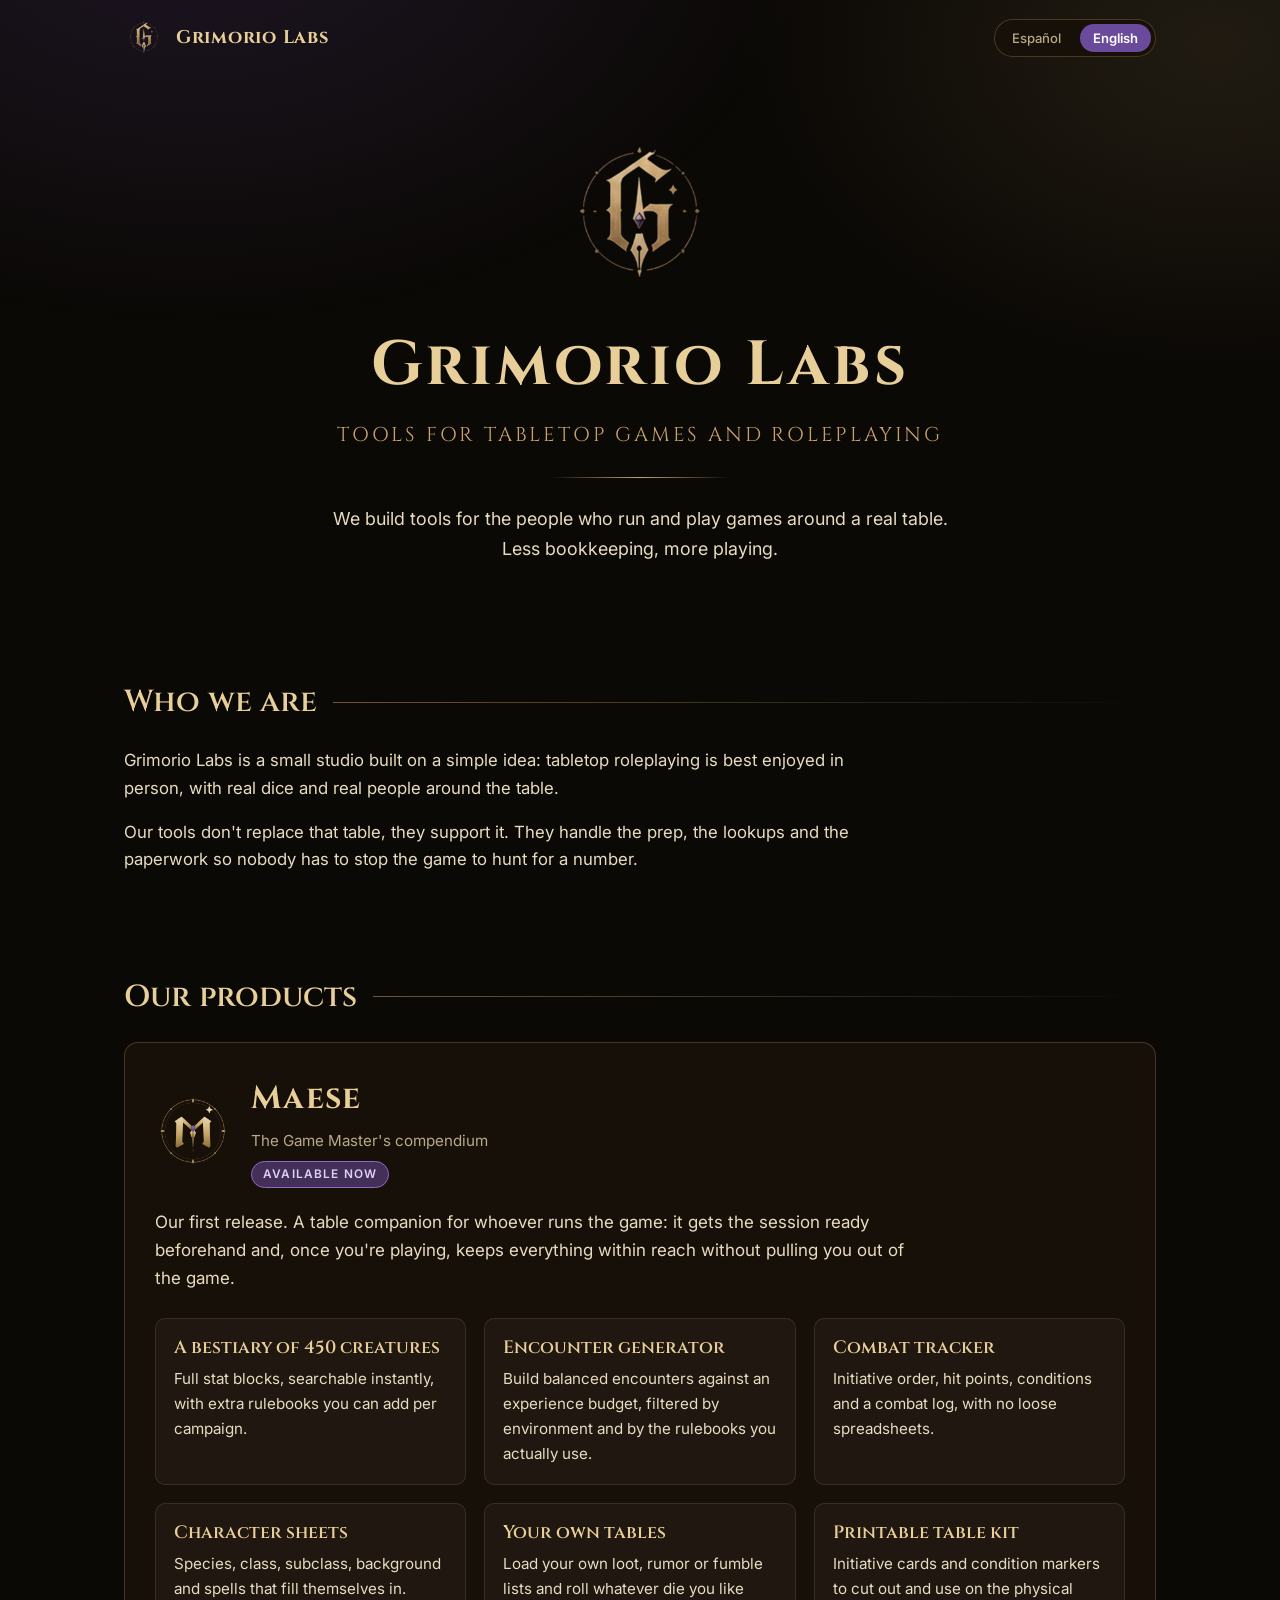
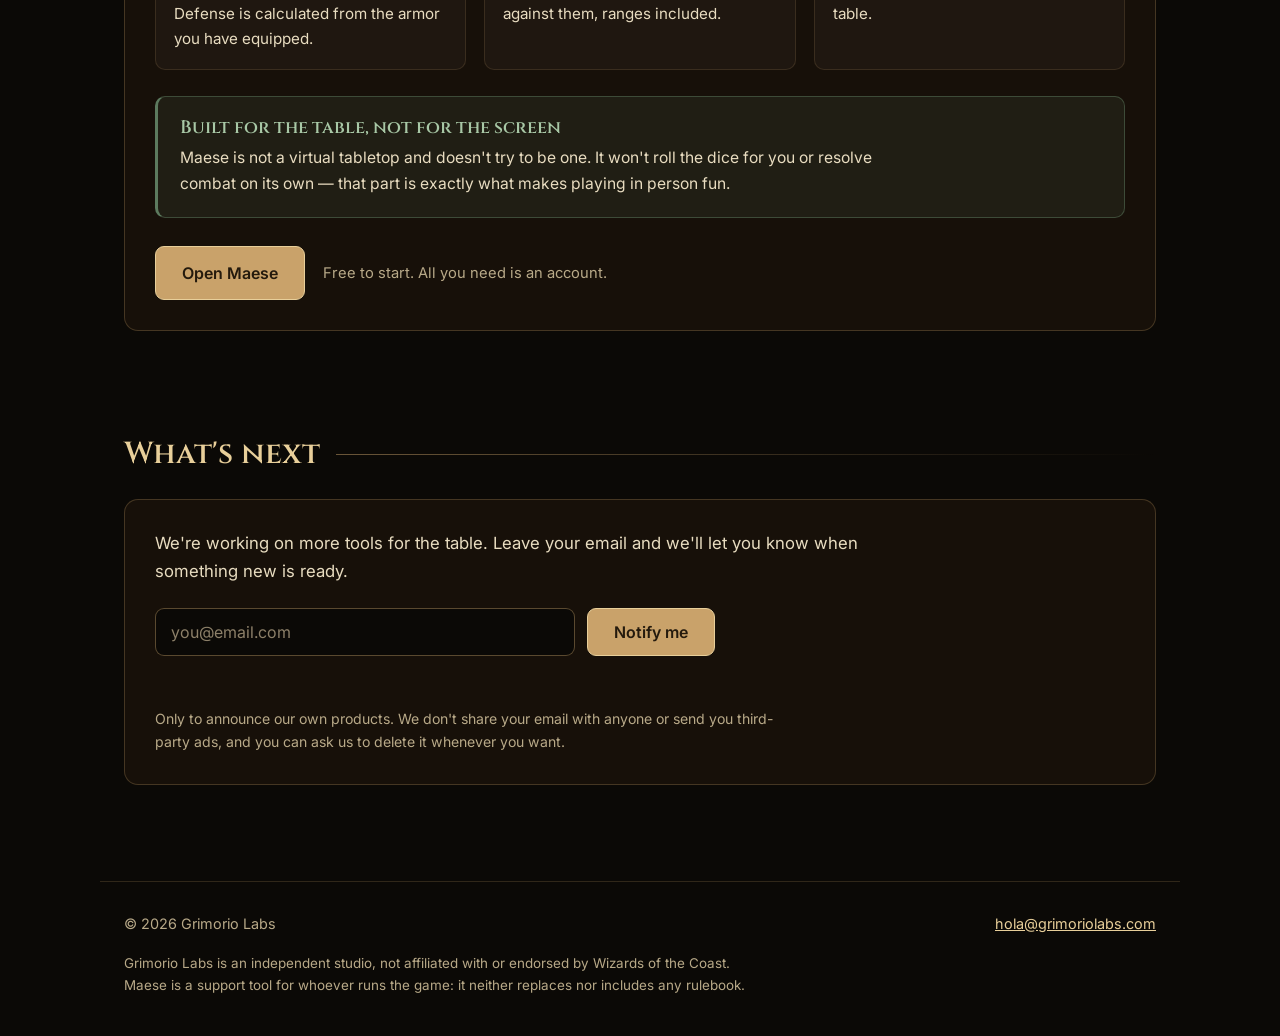
==== index.html @ 0ea33713 "Add the Grimorio Labs landing page Institutional page for the company, serving the apex domain grimo" ====
<!DOCTYPE html>
<html lang="es">
<head>
<meta charset="UTF-8">
<meta name="viewport" content="width=device-width, initial-scale=1.0">
<title>Grimorio Labs — Soluciones para juegos de mesa y rol</title>
<meta name="description" content="Grimorio Labs construye herramientas para quienes dirigen y juegan juegos de rol en una mesa real. Maese, nuestro compendio para el director de juego, ya está disponible.">

<link rel="icon" type="image/png" sizes="32x32" href="assets/favicon-32.png">
<link rel="icon" type="image/png" sizes="16x16" href="assets/favicon-16.png">
<link rel="apple-touch-icon" href="assets/favicon-48.png">

<meta property="og:type" content="website">
<meta property="og:title" content="Grimorio Labs">
<meta property="og:description" content="Soluciones para juegos de mesa y rol.">
<meta property="og:image" content="assets/grimorio-social-512.png">
<meta name="twitter:card" content="summary">

<link rel="preconnect" href="https://fonts.googleapis.com">
<link rel="preconnect" href="https://fonts.gstatic.com" crossorigin>
<link href="https://fonts.googleapis.com/css2?family=Cinzel:wght@400;600;700&family=Inter:wght@400;500;600&display=swap" rel="stylesheet">

<style>
/* --------------------------------------------------------------------
   Paleta y tipografías tomadas de la app (proyecto/css/estilos.css) para
   que la marca sea la misma en la landing y en el producto.

   Dos decisiones deliberadas de legibilidad, no accidentes de estilo:
   1) El cuerpo de texto usa Inter, no EB Garamond. La serif del proyecto
      se reserva para títulos (Cinzel): a tamaño de párrafo cuesta leerla.
   2) Nada en cursiva, en ninguna parte.
   Las dos vienen de una regla ya establecida en el proyecto.
   -------------------------------------------------------------------- */
:root{
  --tinta:#0b0906;
  --cuero:#171009;
  --cuero-claro:#1f1710;
  --oro:#c9a26a;
  --oro-claro:#e8cf9a;
  --ascua:#6a4a9a;
  --ascua-clara:#8c6ac2;
  --texto-claro:#e8dcc0;
  --texto-tenue:#b8a988;
  --musgo:#5c7a5e;
  --peligro:#d4674a;
  --fuente-display:'Cinzel',serif;
  --fuente-ui:'Inter',sans-serif;
  --ancho:1080px;
}

*{box-sizing:border-box}
html{scroll-behavior:smooth}
body{
  margin:0;
  background:var(--tinta);
  color:var(--texto-claro);
  font-family:var(--fuente-ui);
  font-size:17px;
  line-height:1.65;
  -webkit-font-smoothing:antialiased;
}

/* Textura de fondo: dos halos radiales muy suaves, sin imágenes. */
body::before{
  content:'';
  position:fixed;
  inset:0;
  pointer-events:none;
  z-index:0;
  background:
    radial-gradient(60rem 40rem at 15% -10%, rgba(106,74,154,.20), transparent 65%),
    radial-gradient(50rem 35rem at 95% 5%, rgba(201,162,106,.12), transparent 60%);
}
.envoltorio{position:relative;z-index:1}

/* Ojo con este par de reglas: `.contenedor` se combina con `.barra`,
   `.hero`, `.seccion` y `.pie`, y todas esas necesitan su propio padding
   vertical. Si unas y otras usaran el atajo `padding`, la que viniera
   después en la hoja ganaría por completo (misma especificidad) y borraría
   el margen horizontal, dejando el texto pegado al borde de la pantalla.
   Por eso acá se usa `padding-inline` y allá `padding-block`: son
   longhands distintos y conviven sin pisarse. */
.contenedor{max-width:var(--ancho);margin:0 auto;padding-inline:24px}

a{color:var(--oro-claro)}
a:focus-visible,button:focus-visible,input:focus-visible{
  outline:2px solid var(--oro-claro);
  outline-offset:3px;
}

h1,h2,h3{font-family:var(--fuente-display);font-weight:600;line-height:1.25;margin:0}
h2{font-size:1.9rem;color:var(--oro-claro)}
h3{font-size:1.12rem;color:var(--oro-claro)}

/* ---------------------------------------------------------------- barra */
.barra{
  display:flex;align-items:center;justify-content:space-between;gap:16px;
  padding-block:18px;
}
.barra-marca{display:flex;align-items:center;gap:12px;text-decoration:none}
.barra-marca img{width:40px;height:40px;display:block}
.barra-marca-nombre{
  font-family:var(--fuente-display);font-size:1.15rem;font-weight:700;
  color:var(--oro-claro);letter-spacing:.04em;
}

.idioma{display:flex;gap:6px;background:var(--cuero);border:1px solid rgba(201,162,106,.28);border-radius:999px;padding:4px}
.idioma button{
  font-family:var(--fuente-ui);font-size:.82rem;font-weight:500;
  color:var(--texto-tenue);background:none;border:0;border-radius:999px;
  padding:6px 13px;cursor:pointer;
}
.idioma button:hover{color:var(--texto-claro)}
.idioma button[aria-pressed="true"]{background:var(--ascua);color:#fff;font-weight:600}

/* ----------------------------------------------------------------- hero */
.hero{text-align:center;padding-block:56px 68px}
.hero-logo{width:168px;height:168px;margin:0 auto 26px;display:block}
.hero h1{
  font-size:clamp(2.4rem,7vw,3.9rem);font-weight:700;letter-spacing:.06em;
  color:var(--oro-claro);
}
.hero-tagline{
  font-family:var(--fuente-display);font-size:clamp(1rem,2.6vw,1.25rem);
  color:var(--oro);letter-spacing:.14em;text-transform:uppercase;
  margin:14px 0 0;
}
.hero-linea{
  width:180px;height:1px;margin:26px auto;
  background:linear-gradient(90deg,transparent,var(--oro),transparent);
}
.hero-bajada{max-width:620px;margin:0 auto;font-size:1.12rem;color:var(--texto-claro)}

/* -------------------------------------------------------------- secciones */
.seccion{padding-block:52px}
.seccion-titulo{display:flex;align-items:center;gap:16px;margin-bottom:26px}
.seccion-titulo::after{
  content:'';flex:1;height:1px;
  background:linear-gradient(90deg,rgba(201,162,106,.5),transparent);
}
.prosa{max-width:70ch;font-size:1.05rem}
.prosa p{margin:0 0 16px}
.prosa p:last-child{margin-bottom:0}

/* ------------------------------------------------------------- producto */
.producto{
  background:var(--cuero);
  border:1px solid rgba(201,162,106,.26);
  border-radius:14px;
  padding:30px;
}
.producto-cabecera{display:flex;align-items:center;gap:20px;flex-wrap:wrap;margin-bottom:20px}
.producto-cabecera img{width:76px;height:76px;display:block;flex:none}
.producto-nombre{font-family:var(--fuente-display);font-size:2rem;font-weight:700;color:var(--oro-claro);letter-spacing:.04em}
.producto-subtitulo{font-size:.95rem;color:var(--texto-tenue);margin-top:2px}
.producto-insignia{
  display:inline-block;margin-top:8px;
  font-size:.74rem;font-weight:600;letter-spacing:.1em;text-transform:uppercase;
  color:#dcd0f4;background:rgba(106,74,154,.55);
  border:1px solid var(--ascua-clara);border-radius:999px;padding:3px 11px;
}
.producto-desc{max-width:70ch;margin:0 0 26px}

.rejilla{display:grid;grid-template-columns:repeat(auto-fit,minmax(248px,1fr));gap:18px}
.rasgo{
  background:var(--cuero-claro);
  border:1px solid rgba(201,162,106,.16);
  border-radius:10px;padding:18px;
}
.rasgo h3{margin-bottom:6px}
.rasgo p{margin:0;font-size:.95rem;color:var(--texto-claro)}

/* Nota del principio de producto: mesa real, no mesa virtual. */
.principio{
  margin-top:26px;padding:20px 22px;
  background:rgba(92,122,94,.14);
  border:1px solid rgba(92,122,94,.5);
  border-left:3px solid var(--musgo);
  border-radius:10px;
}
.principio h3{color:#a8c8a6;margin-bottom:6px}
.principio p{margin:0;max-width:70ch;font-size:.98rem}

.acciones{display:flex;align-items:center;gap:18px;flex-wrap:wrap;margin-top:28px}
.boton{
  display:inline-block;font-family:var(--fuente-ui);font-size:1rem;font-weight:600;
  text-decoration:none;cursor:pointer;border-radius:9px;padding:13px 26px;
  border:1px solid transparent;
}
.boton-principal{background:var(--oro);color:#241a0d;border-color:var(--oro-claro)}
.boton-principal:hover{background:var(--oro-claro)}
.acciones-nota{font-size:.92rem;color:var(--texto-tenue)}

/* --------------------------------------------------------------- novedades */
.novedades{
  background:var(--cuero);
  border:1px solid rgba(201,162,106,.26);
  border-radius:14px;padding:30px;
}
.aviso-form{display:flex;gap:12px;flex-wrap:wrap;margin-top:22px;max-width:560px}
.aviso-form input[type="email"]{
  flex:1 1 260px;min-width:0;
  font-family:var(--fuente-ui);font-size:1rem;
  color:var(--texto-claro);background:var(--tinta);
  border:1px solid rgba(201,162,106,.42);border-radius:9px;
  padding:13px 15px;
}
.aviso-form input[type="email"]::placeholder{color:#8d8069}
/* Trampa para robots: invisible para personas, sin display:none (algunos
   bots lo detectan). Si viene con texto, no se envía nada. */
.trampa{position:absolute;left:-9999px;width:1px;height:1px;overflow:hidden}
.aviso-estado{margin:14px 0 0;font-size:.95rem;min-height:1.4em}
.aviso-estado[data-tono="ok"]{color:#a8c8a6}
.aviso-estado[data-tono="error"]{color:var(--peligro)}
.aviso-nota{margin:16px 0 0;font-size:.88rem;color:var(--texto-tenue);max-width:70ch}

/* ------------------------------------------------------------------- pie */
.pie{
  margin-top:44px;padding-block:30px 40px;
  border-top:1px solid rgba(201,162,106,.2);
  font-size:.9rem;color:var(--texto-tenue);
}
.pie-fila{display:flex;justify-content:space-between;gap:20px;flex-wrap:wrap;align-items:center}
.pie-legal{margin:18px 0 0;max-width:80ch;font-size:.84rem;line-height:1.6}

@media (max-width:640px){
  body{font-size:16px}
  .hero{padding-block:32px 48px}
  .hero-logo{width:128px;height:128px}
  .producto,.novedades{padding:22px}
  .producto-nombre{font-size:1.7rem}
  h2{font-size:1.6rem}
}

/* En pantallas táctiles los botones del selector de idioma quedaban en
   28px de alto, por debajo del mínimo de 44px que se puede tocar sin
   errarle. Se agranda el área, no la tipografía. */
@media (pointer:coarse),(max-width:640px){
  .idioma button{
    min-height:44px;
    display:inline-flex;align-items:center;
    padding:6px 16px;
  }
}

@media (prefers-reduced-motion:reduce){
  html{scroll-behavior:auto}
}
</style>
</head>
<body>
<div class="envoltorio">

<header class="contenedor barra">
  <a class="barra-marca" href="#">
    <img src="assets/grimorio-icon-512.png" alt="" width="40" height="40">
    <span class="barra-marca-nombre">Grimorio Labs</span>
  </a>
  <div class="idioma" role="group" data-i18n-aria-label="Idioma del sitio" aria-label="Idioma del sitio">
    <button type="button" id="idioma-es" aria-pressed="true">Español</button>
    <button type="button" id="idioma-en" aria-pressed="false">English</button>
  </div>
</header>

<main>

  <section class="contenedor hero">
    <img class="hero-logo" src="assets/grimorio-icon-512.png" alt="Grimorio Labs" width="168" height="168">
    <h1>Grimorio Labs</h1>
    <p class="hero-tagline" data-i18n>Soluciones para juegos de mesa y rol</p>
    <div class="hero-linea"></div>
    <p class="hero-bajada" data-i18n>Construimos herramientas para quienes dirigen y juegan en una mesa real. Menos administración, más partida.</p>
  </section>

  <section class="contenedor seccion" id="quienes-somos">
    <div class="seccion-titulo"><h2 data-i18n>Quiénes somos</h2></div>
    <div class="prosa">
      <p data-i18n>Grimorio Labs es un estudio pequeño con una idea simple detrás: el juego de rol de mesa se disfruta en persona, con dados de verdad y gente alrededor.</p>
      <p data-i18n>Nuestras herramientas no reemplazan esa mesa, la acompañan. Se encargan de la preparación, la referencia y el papeleo para que nadie tenga que frenar la partida a buscar un dato.</p>
    </div>
  </section>

  <section class="contenedor seccion" id="productos">
    <div class="seccion-titulo"><h2 data-i18n>Nuestros productos</h2></div>

    <article class="producto">
      <div class="producto-cabecera">
        <img src="assets/maese-icon-512.png" alt="Maese" width="76" height="76">
        <div>
          <div class="producto-nombre">Maese</div>
          <div class="producto-subtitulo" data-i18n>Compendio del Director de Juego</div>
          <span class="producto-insignia" data-i18n>Disponible</span>
        </div>
      </div>

      <p class="producto-desc" data-i18n>El primero de la casa. Un compañero de mesa para quien dirige: prepara la sesión antes de que empiece y, durante la partida, deja todo a mano sin sacarte del juego.</p>

      <div class="rejilla">
        <div class="rasgo">
          <h3 data-i18n>Bestiario de 450 criaturas</h3>
          <p data-i18n>Fichas completas y buscables al instante, con más manuales que se suman por campaña.</p>
        </div>
        <div class="rasgo">
          <h3 data-i18n>Generador de encuentros</h3>
          <p data-i18n>Arma encuentros equilibrados por presupuesto de experiencia, filtrados por entorno y por los manuales que uses.</p>
        </div>
        <div class="rasgo">
          <h3 data-i18n>Seguimiento de combate</h3>
          <p data-i18n>Orden de iniciativa, puntos de golpe, condiciones y bitácora del combate, sin planillas sueltas.</p>
        </div>
        <div class="rasgo">
          <h3 data-i18n>Hojas de personaje</h3>
          <p data-i18n>Especie, clase, subclase, trasfondo y conjuros que se autocompletan. La defensa se calcula sola según la armadura equipada.</p>
        </div>
        <div class="rasgo">
          <h3 data-i18n>Tus propias tablas</h3>
          <p data-i18n>Carga tus listas de botín, rumores o pifias y tira sobre ellas el dado que quieras, con sus rangos.</p>
        </div>
        <div class="rasgo">
          <h3 data-i18n>Kit de mesa imprimible</h3>
          <p data-i18n>Tarjetas de iniciativa y marcadores de condición para cortar y usar sobre la mesa física.</p>
        </div>
      </div>

      <div class="principio">
        <h3 data-i18n>Pensado para la mesa, no para la pantalla</h3>
        <p data-i18n>Maese no es una mesa virtual y no intenta serlo. No tira los dados por ti ni resuelve el combate solo: justamente eso es lo que hace divertido jugar en persona.</p>
      </div>

      <div class="acciones">
        <a class="boton boton-principal" href="https://maese.grimoriolabs.com" data-i18n>Entrar a Maese</a>
        <span class="acciones-nota" data-i18n>Gratis para empezar. Solo necesitas una cuenta.</span>
      </div>
    </article>
  </section>

  <section class="contenedor seccion" id="novedades">
    <div class="seccion-titulo"><h2 data-i18n>Novedades</h2></div>
    <div class="novedades">
      <div class="prosa">
        <p data-i18n>Estamos trabajando en más herramientas para la mesa. Deja tu correo y te avisamos cuando haya algo nuevo.</p>
      </div>

      <form class="aviso-form" id="aviso-form" novalidate>
        <!-- Campo trampa. `aria-hidden` a propósito: quien usa un lector de
             pantalla no tiene que enterarse de que existe, y así tampoco
             hay que traducir su etiqueta. -->
        <label class="trampa" for="aviso-trampa" aria-hidden="true">No completar este campo</label>
        <input class="trampa" type="text" id="aviso-trampa" name="apodo"
               tabindex="-1" autocomplete="off" aria-hidden="true">

        <input type="email" id="aviso-correo" name="correo" required
               autocomplete="email" spellcheck="false"
               placeholder="tu@correo.com"
               data-i18n-placeholder
               data-i18n-aria-label="Tu dirección de correo"
               aria-label="Tu dirección de correo">
        <button class="boton boton-principal" type="submit" id="aviso-enviar" data-i18n>Avisarme</button>
      </form>

      <p class="aviso-estado" id="aviso-estado" role="status" aria-live="polite"></p>
      <p class="aviso-nota" data-i18n>Solo para anunciar productos propios. No compartimos tu correo con nadie ni te mandamos publicidad de terceros, y puedes pedir que lo borremos cuando quieras.</p>
    </div>
  </section>

</main>

<footer class="contenedor pie">
  <div class="pie-fila">
    <span>© <span id="anio">2026</span> Grimorio Labs</span>
    <span><a href="mailto:hola@grimoriolabs.com">hola@grimoriolabs.com</a></span>
  </div>
  <p class="pie-legal" data-i18n>Grimorio Labs es un estudio independiente, sin relación ni respaldo de Wizards of the Coast. Maese es una herramienta de apoyo para quien dirige la partida: no reemplaza ningún manual de reglas ni los incluye.</p>
</footer>

</div>

<script>
/* ====================================================================
   Landing de Grimorio Labs. Dos comportamientos, nada más: el selector
   de idioma y el formulario de novedades.

   El selector sigue el mismo patrón que `idiomaUi.js` en la app: el
   español vive en el DOM como única fuente de verdad y se cachea la
   primera vez que se traduce, así que pasar ES → EN → ES devuelve el
   texto original exacto en vez de una retraducción aproximada.
   ==================================================================== */
(function(){
  "use strict";

  var CLAVE_IDIOMA = "gl_idioma";

  /* Diccionario español → inglés, con la frase completa como clave (mismo
     criterio que el diccionario de la app: sin claves inventadas que haya
     que mantener sincronizadas con el HTML). */
  var EN = {
    "Idioma del sitio":"Site language",

    "Soluciones para juegos de mesa y rol":"Tools for tabletop games and roleplaying",
    "Construimos herramientas para quienes dirigen y juegan en una mesa real. Menos administración, más partida.":"We build tools for the people who run and play games around a real table. Less bookkeeping, more playing.",

    "Quiénes somos":"Who we are",
    "Grimorio Labs es un estudio pequeño con una idea simple detrás: el juego de rol de mesa se disfruta en persona, con dados de verdad y gente alrededor.":"Grimorio Labs is a small studio built on a simple idea: tabletop roleplaying is best enjoyed in person, with real dice and real people around the table.",
    "Nuestras herramientas no reemplazan esa mesa, la acompañan. Se encargan de la preparación, la referencia y el papeleo para que nadie tenga que frenar la partida a buscar un dato.":"Our tools don't replace that table, they support it. They handle the prep, the lookups and the paperwork so nobody has to stop the game to hunt for a number.",

    "Nuestros productos":"Our products",
    "Compendio del Director de Juego":"The Game Master's compendium",
    "Disponible":"Available now",
    "El primero de la casa. Un compañero de mesa para quien dirige: prepara la sesión antes de que empiece y, durante la partida, deja todo a mano sin sacarte del juego.":"Our first release. A table companion for whoever runs the game: it gets the session ready beforehand and, once you're playing, keeps everything within reach without pulling you out of the game.",

    "Bestiario de 450 criaturas":"A bestiary of 450 creatures",
    "Fichas completas y buscables al instante, con más manuales que se suman por campaña.":"Full stat blocks, searchable instantly, with extra rulebooks you can add per campaign.",
    "Generador de encuentros":"Encounter generator",
    "Arma encuentros equilibrados por presupuesto de experiencia, filtrados por entorno y por los manuales que uses.":"Build balanced encounters against an experience budget, filtered by environment and by the rulebooks you actually use.",
    "Seguimiento de combate":"Combat tracker",
    "Orden de iniciativa, puntos de golpe, condiciones y bitácora del combate, sin planillas sueltas.":"Initiative order, hit points, conditions and a combat log, with no loose spreadsheets.",
    "Hojas de personaje":"Character sheets",
    "Especie, clase, subclase, trasfondo y conjuros que se autocompletan. La defensa se calcula sola según la armadura equipada.":"Species, class, subclass, background and spells that fill themselves in. Defense is calculated from the armor you have equipped.",
    "Tus propias tablas":"Your own tables",
    "Carga tus listas de botín, rumores o pifias y tira sobre ellas el dado que quieras, con sus rangos.":"Load your own loot, rumor or fumble lists and roll whatever die you like against them, ranges included.",
    "Kit de mesa imprimible":"Printable table kit",
    "Tarjetas de iniciativa y marcadores de condición para cortar y usar sobre la mesa física.":"Initiative cards and condition markers to cut out and use on the physical table.",

    "Pensado para la mesa, no para la pantalla":"Built for the table, not for the screen",
    "Maese no es una mesa virtual y no intenta serlo. No tira los dados por ti ni resuelve el combate solo: justamente eso es lo que hace divertido jugar en persona.":"Maese is not a virtual tabletop and doesn't try to be one. It won't roll the dice for you or resolve combat on its own — that part is exactly what makes playing in person fun.",

    "Entrar a Maese":"Open Maese",
    "Gratis para empezar. Solo necesitas una cuenta.":"Free to start. All you need is an account.",

    "Novedades":"What's next",
    "Estamos trabajando en más herramientas para la mesa. Deja tu correo y te avisamos cuando haya algo nuevo.":"We're working on more tools for the table. Leave your email and we'll let you know when something new is ready.",
    "tu@correo.com":"you@email.com",
    "Tu dirección de correo":"Your email address",
    "Avisarme":"Notify me",
    "Solo para anunciar productos propios. No compartimos tu correo con nadie ni te mandamos publicidad de terceros, y puedes pedir que lo borremos cuando quieras.":"Only to announce our own products. We don't share your email with anyone or send you third-party ads, and you can ask us to delete it whenever you want.",

    "Grimorio Labs es un estudio independiente, sin relación ni respaldo de Wizards of the Coast. Maese es una herramienta de apoyo para quien dirige la partida: no reemplaza ningún manual de reglas ni los incluye.":"Grimorio Labs is an independent studio, not affiliated with or endorsed by Wizards of the Coast. Maese is a support tool for whoever runs the game: it neither replaces nor includes any rulebook.",

    /* Título de la pestaña del navegador. */
    "Grimorio Labs — Soluciones para juegos de mesa y rol":"Grimorio Labs — Tools for tabletop games and roleplaying",

    /* Mensajes del formulario (no viven en el HTML, se escriben por JS). */
    "Listo. Te escribiremos cuando haya novedades.":"You're in. We'll write when there's news.",
    "Ya estabas en la lista. No hace falta hacer nada más.":"You were already on the list. Nothing else to do.",
    "Revisa el correo, parece incompleto.":"Check the address, it looks incomplete.",
    "No se pudo guardar. Intenta de nuevo en un momento.":"We couldn't save it. Please try again in a moment.",
    "Guardando…":"Saving…"
  };

  /* --------------------------------------------------------------- idioma */

  var idiomaActual = "es";
  /* El título en español se guarda al cargar, misma idea que cachear el
     texto del DOM: la fuente de verdad es el HTML, no el diccionario. */
  var tituloEs = document.title;

  function t(texto){
    if(idiomaActual === "es") return texto;
    var trad = EN[texto];
    return (typeof trad === "string" && trad) ? trad : texto;
  }

  /* Cachea el español original del DOM la primera vez, para que volver a
     español no dependa de un diccionario inverso. */
  function original(el, attr, leer){
    var guardado = el.getAttribute(attr);
    if(guardado === null){
      guardado = leer();
      el.setAttribute(attr, guardado);
    }
    return guardado;
  }

  function aplicarIdioma(id){
    idiomaActual = (id === "en") ? "en" : "es";
    document.documentElement.lang = idiomaActual;
    document.title = t(tituloEs);

    var i, els;

    els = document.querySelectorAll("[data-i18n]");
    for(i = 0; i < els.length; i++){
      (function(el){
        el.textContent = t(original(el, "data-i18n-es", function(){ return el.textContent; }));
      })(els[i]);
    }

    els = document.querySelectorAll("[data-i18n-placeholder]");
    for(i = 0; i < els.length; i++){
      (function(el){
        el.placeholder = t(original(el, "data-i18n-ph-es", function(){ return el.placeholder; }));
      })(els[i]);
    }

    els = document.querySelectorAll("[data-i18n-aria-label]");
    for(i = 0; i < els.length; i++){
      (function(el){
        el.setAttribute("aria-label", t(original(el, "data-i18n-aria-es", function(){
          return el.getAttribute("aria-label") || "";
        })));
      })(els[i]);
    }

    var bEs = document.getElementById("idioma-es");
    var bEn = document.getElementById("idioma-en");
    if(bEs) bEs.setAttribute("aria-pressed", String(idiomaActual === "es"));
    if(bEn) bEn.setAttribute("aria-pressed", String(idiomaActual === "en"));

    /* Repinta el mensaje del formulario, si hay uno visible, para que no
       quede en el idioma anterior. */
    var estado = document.getElementById("aviso-estado");
    if(estado && estado.getAttribute("data-clave")){
      estado.textContent = t(estado.getAttribute("data-clave"));
    }

    try{ localStorage.setItem(CLAVE_IDIOMA, idiomaActual); }catch(e){}
  }

  function idiomaGuardado(){
    var guardado = null;
    try{ guardado = localStorage.getItem(CLAVE_IDIOMA); }catch(e){}
    if(guardado === "es" || guardado === "en") return guardado;
    /* Sin preferencia previa: seguir el idioma del navegador, con español
       como red de contención. */
    var nav = (navigator.language || "").toLowerCase();
    return nav.indexOf("es") === 0 ? "es" : (nav ? "en" : "es");
  }

  /* ------------------------------------------------------------ novedades */

  var SUPABASE_URL = "https://ggkzfljhqufwwulfjudy.supabase.co";
  var SUPABASE_ANON_KEY = "sb_publishable_1gM1rDKMDW4ntNd5nMpbeQ_QoDevR7s";

  function correoValido(valor){
    /* Validación deliberadamente laxa: alcanza para atajar un dedazo, y la
       comprobación real la hace la base con su propio constraint. */
    return /^[^\s@]+@[^\s@]+\.[^\s@]{2,}$/.test(valor);
  }

  function mostrarEstado(clave, tono){
    var estado = document.getElementById("aviso-estado");
    if(!estado) return;
    estado.setAttribute("data-clave", clave);
    estado.setAttribute("data-tono", tono);
    estado.textContent = t(clave);
  }

  function enviarCorreo(correo){
    return fetch(SUPABASE_URL + "/rest/v1/suscriptores", {
      method:"POST",
      headers:{
        "apikey":SUPABASE_ANON_KEY,
        "Authorization":"Bearer " + SUPABASE_ANON_KEY,
        "Content-Type":"application/json",
        "Prefer":"return=minimal"
      },
      body:JSON.stringify({correo:correo, origen:"landing"})
    });
  }

  function initNovedades(){
    var form = document.getElementById("aviso-form");
    if(!form) return;

    form.addEventListener("submit", function(ev){
      ev.preventDefault();

      var trampa = document.getElementById("aviso-trampa");
      if(trampa && trampa.value){
        /* Un robot llenó el campo oculto. Se finge éxito y no se envía nada. */
        mostrarEstado("Listo. Te escribiremos cuando haya novedades.", "ok");
        return;
      }

      var campo = document.getElementById("aviso-correo");
      var boton = document.getElementById("aviso-enviar");
      var correo = (campo.value || "").trim().toLowerCase();

      if(!correoValido(correo)){
        mostrarEstado("Revisa el correo, parece incompleto.", "error");
        campo.focus();
        return;
      }

      boton.disabled = true;
      mostrarEstado("Guardando…", "");

      enviarCorreo(correo).then(function(res){
        if(res.ok){
          mostrarEstado("Listo. Te escribiremos cuando haya novedades.", "ok");
          form.reset();
        }else if(res.status === 409){
          /* Choque de clave única: ya estaba suscrito. Se trata como éxito
             para no confirmarle a un tercero que ese correo está en la lista. */
          mostrarEstado("Ya estabas en la lista. No hace falta hacer nada más.", "ok");
          form.reset();
        }else{
          mostrarEstado("No se pudo guardar. Intenta de nuevo en un momento.", "error");
        }
      }).catch(function(){
        mostrarEstado("No se pudo guardar. Intenta de nuevo en un momento.", "error");
      }).then(function(){
        boton.disabled = false;
      });
    });
  }

  /* ----------------------------------------------------------------- init */

  function init(){
    var anio = document.getElementById("anio");
    if(anio) anio.textContent = String(new Date().getFullYear());

    var bEs = document.getElementById("idioma-es");
    var bEn = document.getElementById("idioma-en");
    if(bEs) bEs.addEventListener("click", function(){ aplicarIdioma("es"); });
    if(bEn) bEn.addEventListener("click", function(){ aplicarIdioma("en"); });

    initNovedades();
    aplicarIdioma(idiomaGuardado());
  }

  if(document.readyState === "loading"){
    document.addEventListener("DOMContentLoaded", init);
  }else{
    init();
  }

  /* Expuesto solo para los chequeos automatizados. */
  window.GL = {aplicarIdioma:aplicarIdioma, t:t, correoValido:correoValido,
               getIdioma:function(){ return idiomaActual; }};
})();
</script>
</body>
</html>
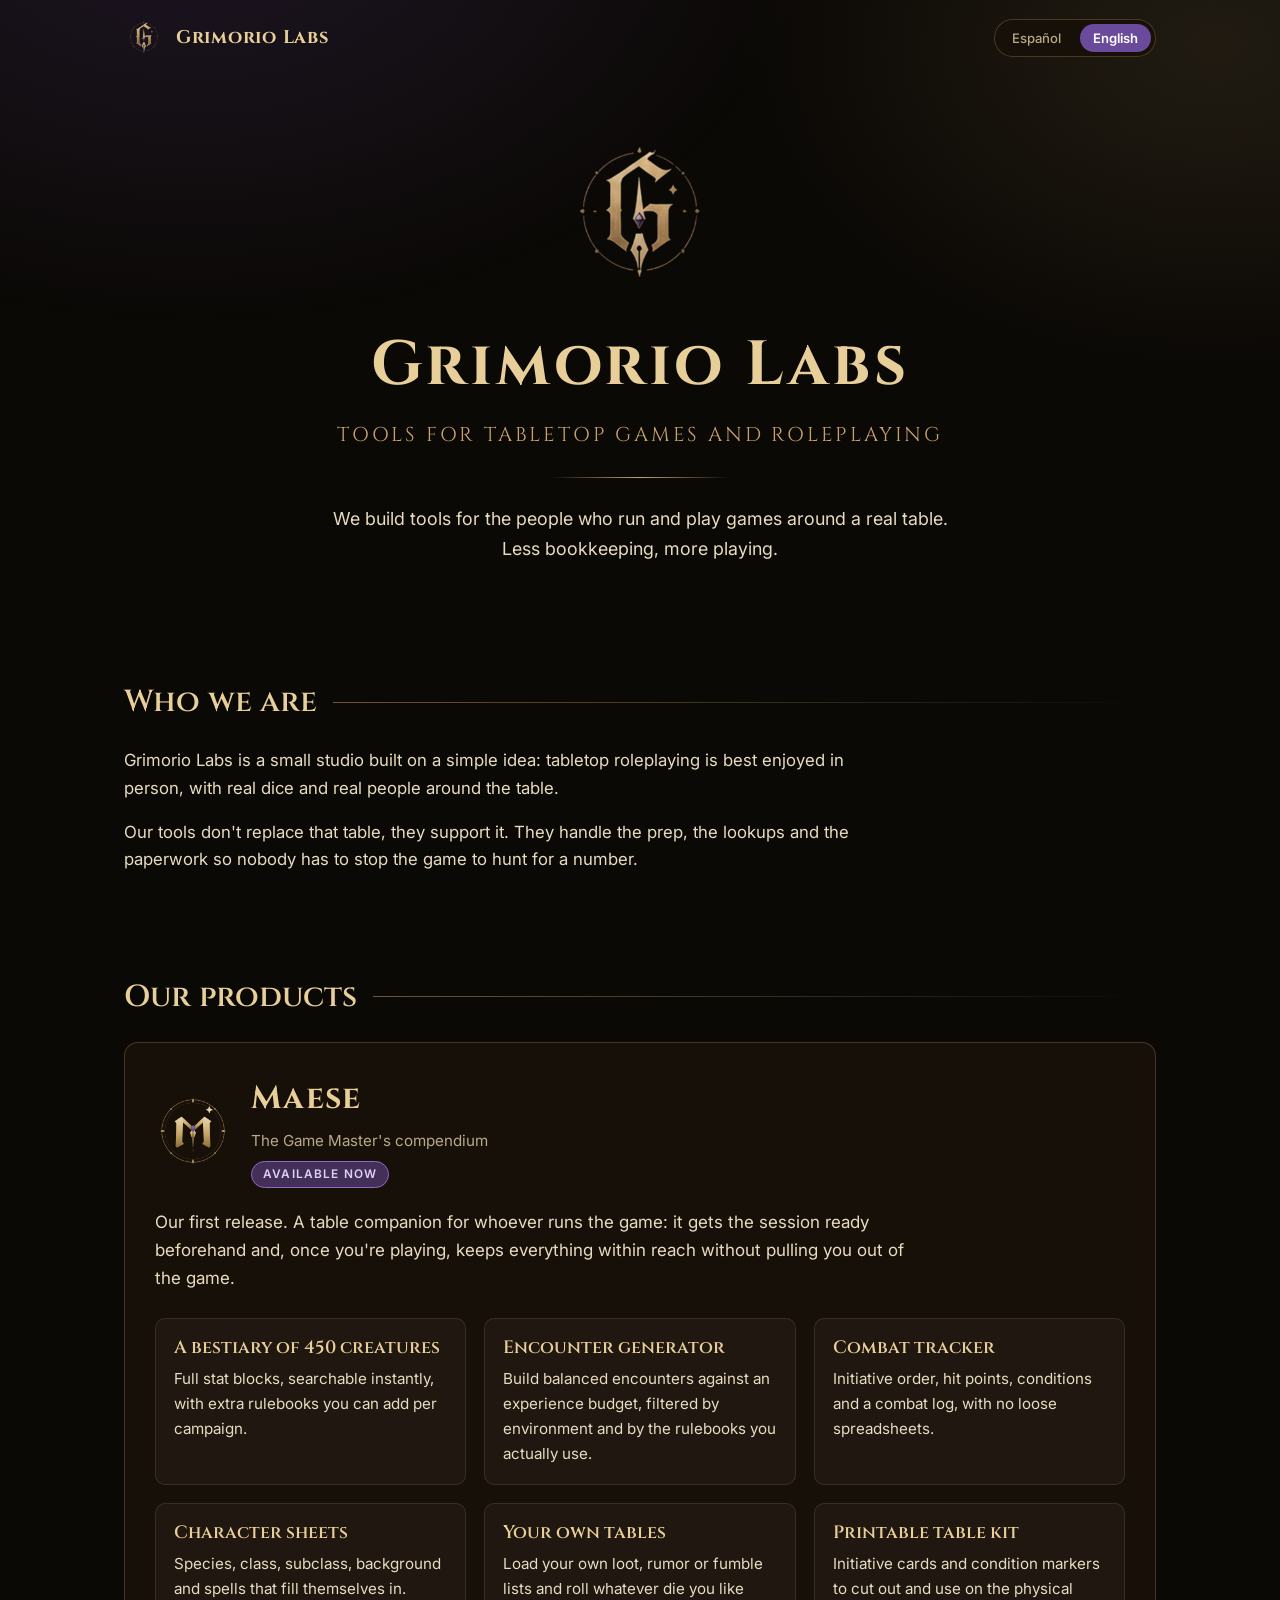
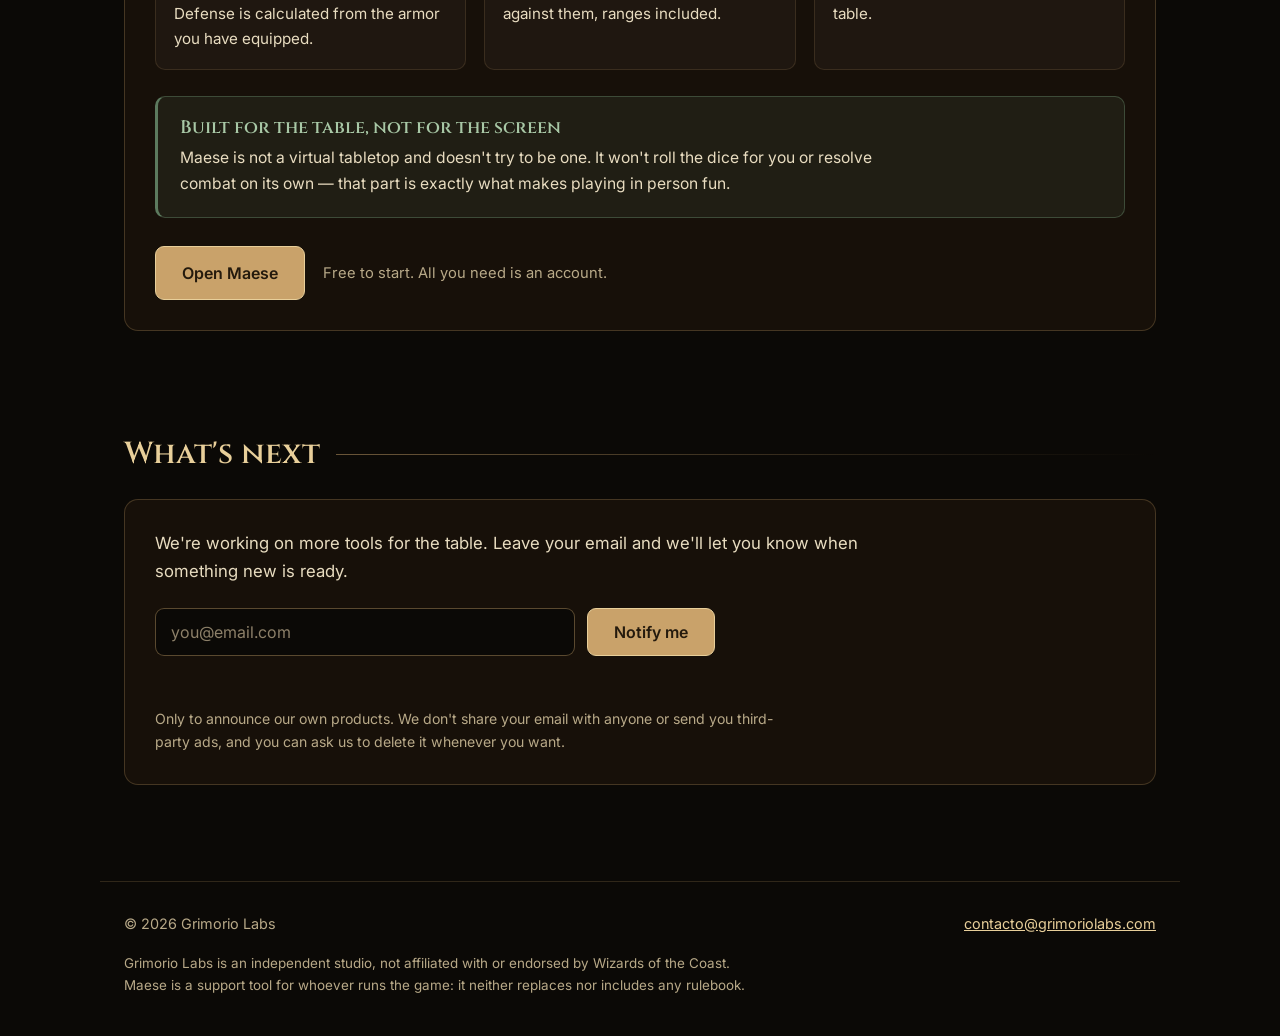
==== commit 35fc6f50: "Point the footer at the mailbox that actually exists The footer advertised hola@grimoriolabs.com, bu" ====
--- a/index.html
+++ b/index.html
@@ -368,7 +368,7 @@
 <footer class="contenedor pie">
   <div class="pie-fila">
     <span>© <span id="anio">2026</span> Grimorio Labs</span>
-    <span><a href="mailto:hola@grimoriolabs.com">hola@grimoriolabs.com</a></span>
+    <span><a href="mailto:contacto@grimoriolabs.com">contacto@grimoriolabs.com</a></span>
   </div>
   <p class="pie-legal" data-i18n>Grimorio Labs es un estudio independiente, sin relación ni respaldo de Wizards of the Coast. Maese es una herramienta de apoyo para quien dirige la partida: no reemplaza ningún manual de reglas ni los incluye.</p>
 </footer>
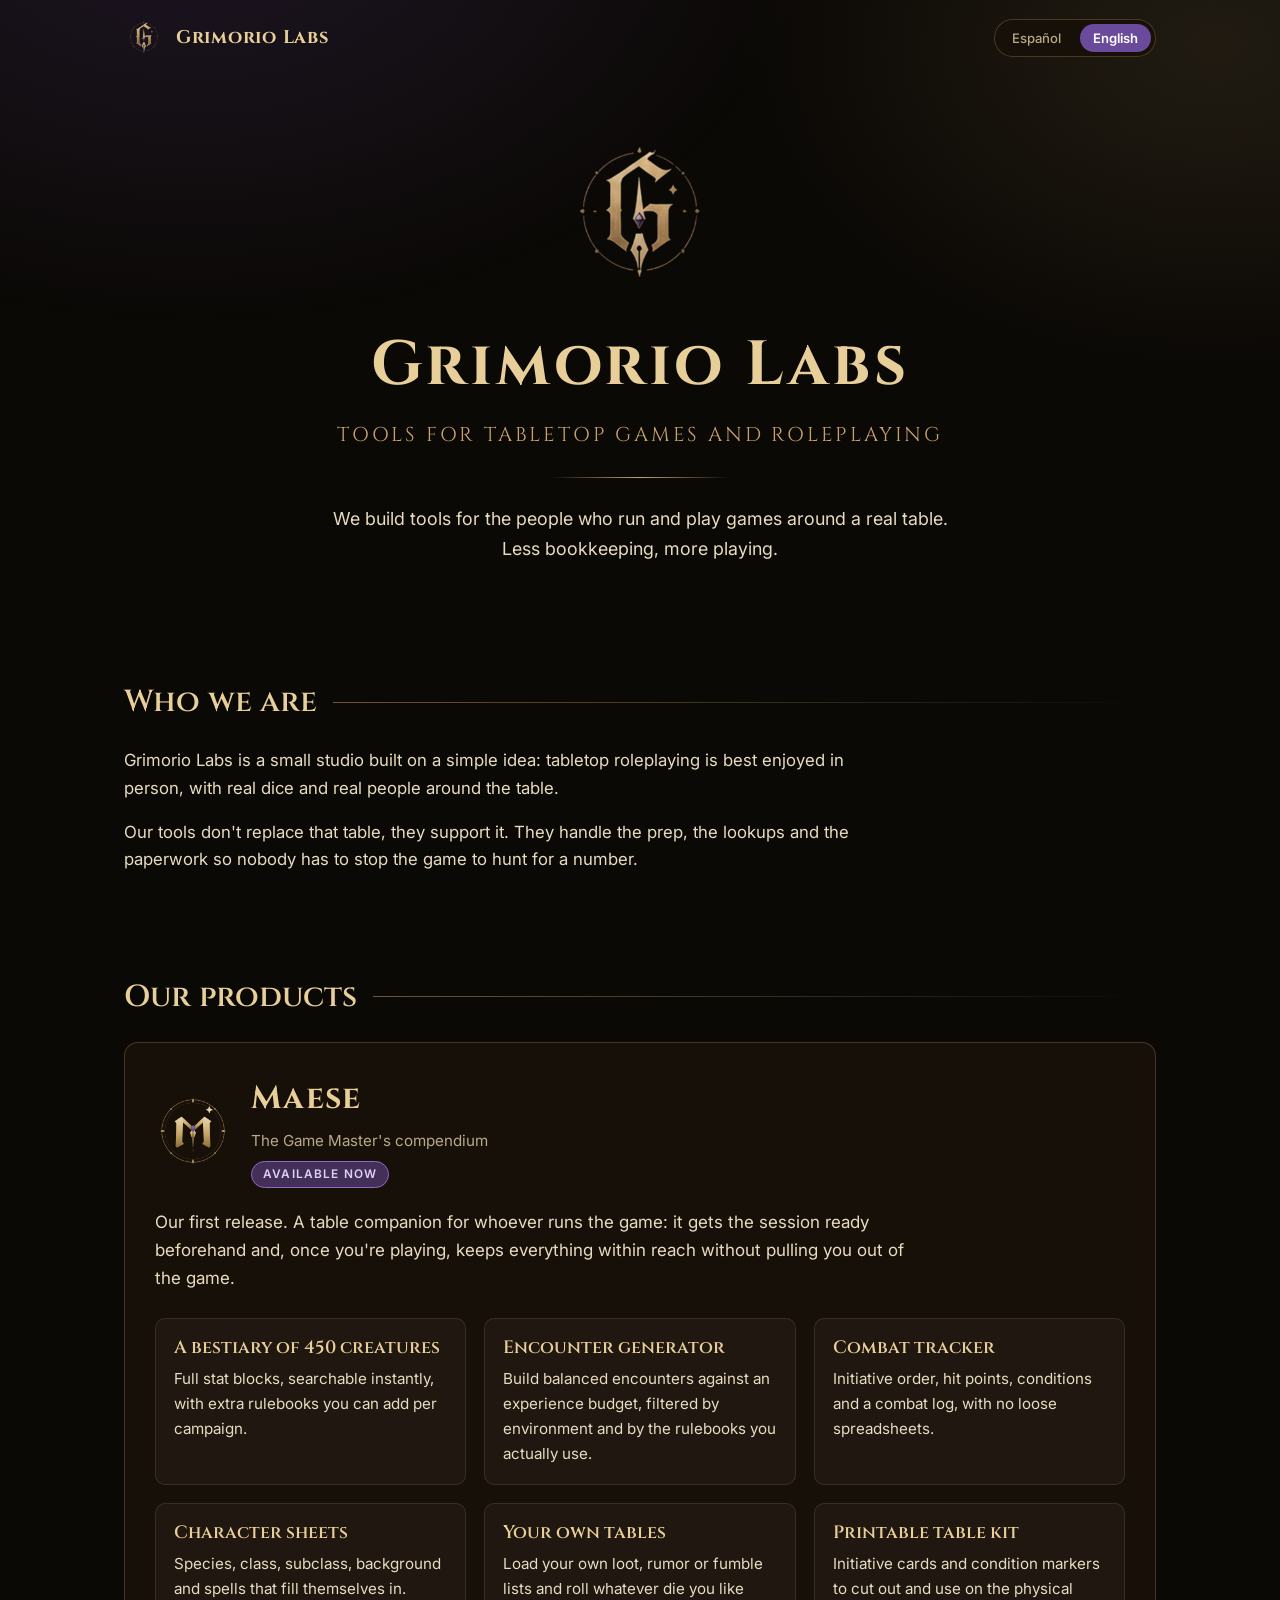
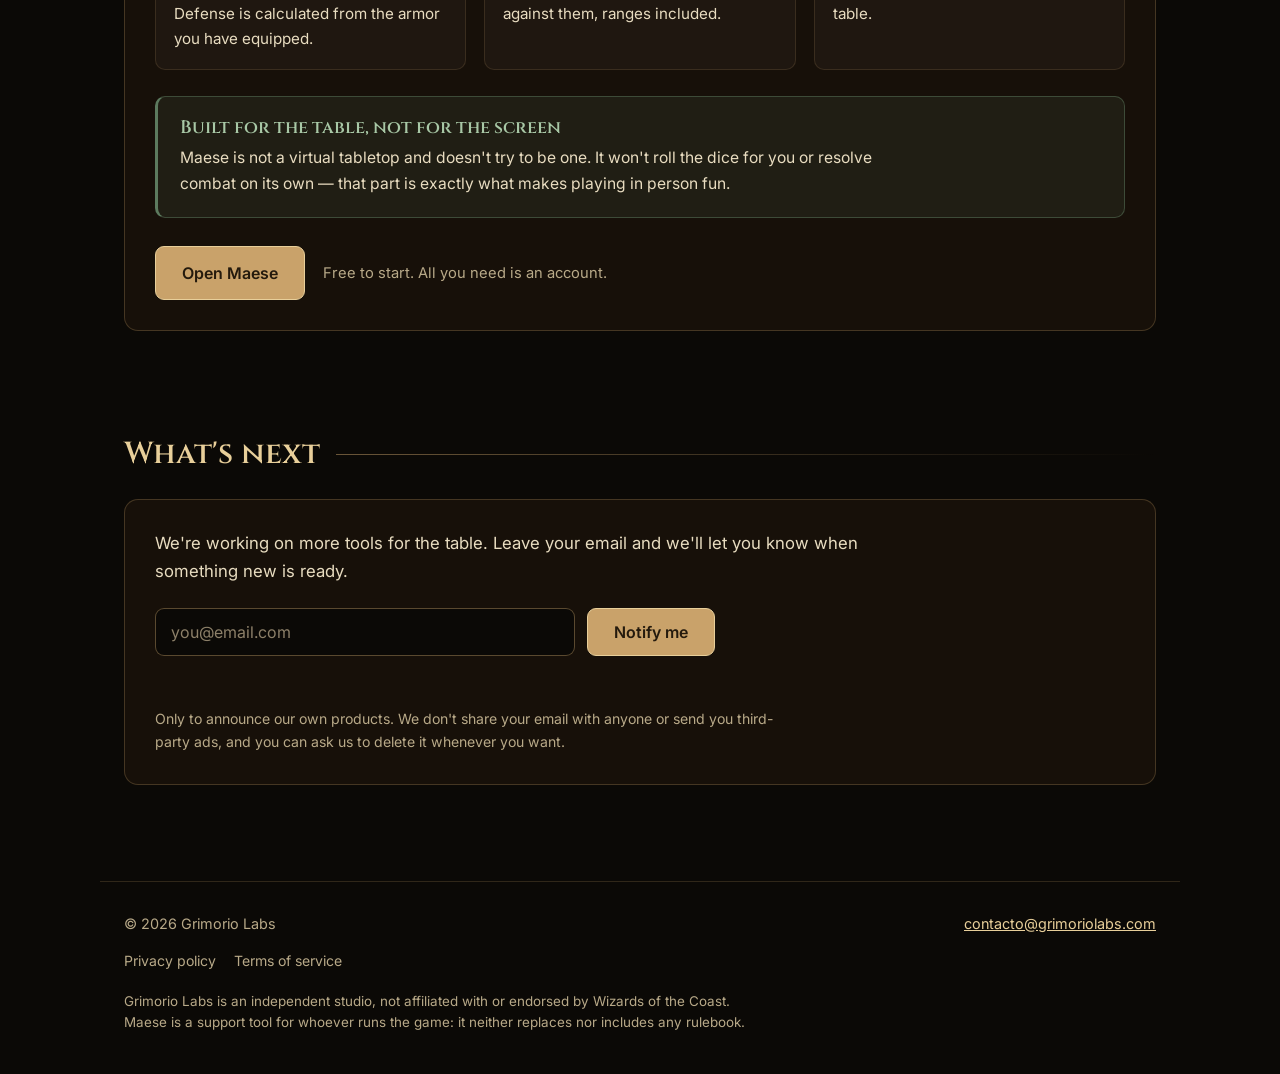
==== commit 4606bc75: "Add privacy policy and terms of service pages Written for Google's OAuth consent-screen branding req" ====
--- a/index.html
+++ b/index.html
@@ -20,233 +20,7 @@
 <link rel="preconnect" href="https://fonts.gstatic.com" crossorigin>
 <link href="https://fonts.googleapis.com/css2?family=Cinzel:wght@400;600;700&family=Inter:wght@400;500;600&display=swap" rel="stylesheet">
 
-<style>
-/* --------------------------------------------------------------------
-   Paleta y tipografías tomadas de la app (proyecto/css/estilos.css) para
-   que la marca sea la misma en la landing y en el producto.
-
-   Dos decisiones deliberadas de legibilidad, no accidentes de estilo:
-   1) El cuerpo de texto usa Inter, no EB Garamond. La serif del proyecto
-      se reserva para títulos (Cinzel): a tamaño de párrafo cuesta leerla.
-   2) Nada en cursiva, en ninguna parte.
-   Las dos vienen de una regla ya establecida en el proyecto.
-   -------------------------------------------------------------------- */
-:root{
-  --tinta:#0b0906;
-  --cuero:#171009;
-  --cuero-claro:#1f1710;
-  --oro:#c9a26a;
-  --oro-claro:#e8cf9a;
-  --ascua:#6a4a9a;
-  --ascua-clara:#8c6ac2;
-  --texto-claro:#e8dcc0;
-  --texto-tenue:#b8a988;
-  --musgo:#5c7a5e;
-  --peligro:#d4674a;
-  --fuente-display:'Cinzel',serif;
-  --fuente-ui:'Inter',sans-serif;
-  --ancho:1080px;
-}
-
-*{box-sizing:border-box}
-html{scroll-behavior:smooth}
-body{
-  margin:0;
-  background:var(--tinta);
-  color:var(--texto-claro);
-  font-family:var(--fuente-ui);
-  font-size:17px;
-  line-height:1.65;
-  -webkit-font-smoothing:antialiased;
-}
-
-/* Textura de fondo: dos halos radiales muy suaves, sin imágenes. */
-body::before{
-  content:'';
-  position:fixed;
-  inset:0;
-  pointer-events:none;
-  z-index:0;
-  background:
-    radial-gradient(60rem 40rem at 15% -10%, rgba(106,74,154,.20), transparent 65%),
-    radial-gradient(50rem 35rem at 95% 5%, rgba(201,162,106,.12), transparent 60%);
-}
-.envoltorio{position:relative;z-index:1}
-
-/* Ojo con este par de reglas: `.contenedor` se combina con `.barra`,
-   `.hero`, `.seccion` y `.pie`, y todas esas necesitan su propio padding
-   vertical. Si unas y otras usaran el atajo `padding`, la que viniera
-   después en la hoja ganaría por completo (misma especificidad) y borraría
-   el margen horizontal, dejando el texto pegado al borde de la pantalla.
-   Por eso acá se usa `padding-inline` y allá `padding-block`: son
-   longhands distintos y conviven sin pisarse. */
-.contenedor{max-width:var(--ancho);margin:0 auto;padding-inline:24px}
-
-a{color:var(--oro-claro)}
-a:focus-visible,button:focus-visible,input:focus-visible{
-  outline:2px solid var(--oro-claro);
-  outline-offset:3px;
-}
-
-h1,h2,h3{font-family:var(--fuente-display);font-weight:600;line-height:1.25;margin:0}
-h2{font-size:1.9rem;color:var(--oro-claro)}
-h3{font-size:1.12rem;color:var(--oro-claro)}
-
-/* ---------------------------------------------------------------- barra */
-.barra{
-  display:flex;align-items:center;justify-content:space-between;gap:16px;
-  padding-block:18px;
-}
-.barra-marca{display:flex;align-items:center;gap:12px;text-decoration:none}
-.barra-marca img{width:40px;height:40px;display:block}
-.barra-marca-nombre{
-  font-family:var(--fuente-display);font-size:1.15rem;font-weight:700;
-  color:var(--oro-claro);letter-spacing:.04em;
-}
-
-.idioma{display:flex;gap:6px;background:var(--cuero);border:1px solid rgba(201,162,106,.28);border-radius:999px;padding:4px}
-.idioma button{
-  font-family:var(--fuente-ui);font-size:.82rem;font-weight:500;
-  color:var(--texto-tenue);background:none;border:0;border-radius:999px;
-  padding:6px 13px;cursor:pointer;
-}
-.idioma button:hover{color:var(--texto-claro)}
-.idioma button[aria-pressed="true"]{background:var(--ascua);color:#fff;font-weight:600}
-
-/* ----------------------------------------------------------------- hero */
-.hero{text-align:center;padding-block:56px 68px}
-.hero-logo{width:168px;height:168px;margin:0 auto 26px;display:block}
-.hero h1{
-  font-size:clamp(2.4rem,7vw,3.9rem);font-weight:700;letter-spacing:.06em;
-  color:var(--oro-claro);
-}
-.hero-tagline{
-  font-family:var(--fuente-display);font-size:clamp(1rem,2.6vw,1.25rem);
-  color:var(--oro);letter-spacing:.14em;text-transform:uppercase;
-  margin:14px 0 0;
-}
-.hero-linea{
-  width:180px;height:1px;margin:26px auto;
-  background:linear-gradient(90deg,transparent,var(--oro),transparent);
-}
-.hero-bajada{max-width:620px;margin:0 auto;font-size:1.12rem;color:var(--texto-claro)}
-
-/* -------------------------------------------------------------- secciones */
-.seccion{padding-block:52px}
-.seccion-titulo{display:flex;align-items:center;gap:16px;margin-bottom:26px}
-.seccion-titulo::after{
-  content:'';flex:1;height:1px;
-  background:linear-gradient(90deg,rgba(201,162,106,.5),transparent);
-}
-.prosa{max-width:70ch;font-size:1.05rem}
-.prosa p{margin:0 0 16px}
-.prosa p:last-child{margin-bottom:0}
-
-/* ------------------------------------------------------------- producto */
-.producto{
-  background:var(--cuero);
-  border:1px solid rgba(201,162,106,.26);
-  border-radius:14px;
-  padding:30px;
-}
-.producto-cabecera{display:flex;align-items:center;gap:20px;flex-wrap:wrap;margin-bottom:20px}
-.producto-cabecera img{width:76px;height:76px;display:block;flex:none}
-.producto-nombre{font-family:var(--fuente-display);font-size:2rem;font-weight:700;color:var(--oro-claro);letter-spacing:.04em}
-.producto-subtitulo{font-size:.95rem;color:var(--texto-tenue);margin-top:2px}
-.producto-insignia{
-  display:inline-block;margin-top:8px;
-  font-size:.74rem;font-weight:600;letter-spacing:.1em;text-transform:uppercase;
-  color:#dcd0f4;background:rgba(106,74,154,.55);
-  border:1px solid var(--ascua-clara);border-radius:999px;padding:3px 11px;
-}
-.producto-desc{max-width:70ch;margin:0 0 26px}
-
-.rejilla{display:grid;grid-template-columns:repeat(auto-fit,minmax(248px,1fr));gap:18px}
-.rasgo{
-  background:var(--cuero-claro);
-  border:1px solid rgba(201,162,106,.16);
-  border-radius:10px;padding:18px;
-}
-.rasgo h3{margin-bottom:6px}
-.rasgo p{margin:0;font-size:.95rem;color:var(--texto-claro)}
-
-/* Nota del principio de producto: mesa real, no mesa virtual. */
-.principio{
-  margin-top:26px;padding:20px 22px;
-  background:rgba(92,122,94,.14);
-  border:1px solid rgba(92,122,94,.5);
-  border-left:3px solid var(--musgo);
-  border-radius:10px;
-}
-.principio h3{color:#a8c8a6;margin-bottom:6px}
-.principio p{margin:0;max-width:70ch;font-size:.98rem}
-
-.acciones{display:flex;align-items:center;gap:18px;flex-wrap:wrap;margin-top:28px}
-.boton{
-  display:inline-block;font-family:var(--fuente-ui);font-size:1rem;font-weight:600;
-  text-decoration:none;cursor:pointer;border-radius:9px;padding:13px 26px;
-  border:1px solid transparent;
-}
-.boton-principal{background:var(--oro);color:#241a0d;border-color:var(--oro-claro)}
-.boton-principal:hover{background:var(--oro-claro)}
-.acciones-nota{font-size:.92rem;color:var(--texto-tenue)}
-
-/* --------------------------------------------------------------- novedades */
-.novedades{
-  background:var(--cuero);
-  border:1px solid rgba(201,162,106,.26);
-  border-radius:14px;padding:30px;
-}
-.aviso-form{display:flex;gap:12px;flex-wrap:wrap;margin-top:22px;max-width:560px}
-.aviso-form input[type="email"]{
-  flex:1 1 260px;min-width:0;
-  font-family:var(--fuente-ui);font-size:1rem;
-  color:var(--texto-claro);background:var(--tinta);
-  border:1px solid rgba(201,162,106,.42);border-radius:9px;
-  padding:13px 15px;
-}
-.aviso-form input[type="email"]::placeholder{color:#8d8069}
-/* Trampa para robots: invisible para personas, sin display:none (algunos
-   bots lo detectan). Si viene con texto, no se envía nada. */
-.trampa{position:absolute;left:-9999px;width:1px;height:1px;overflow:hidden}
-.aviso-estado{margin:14px 0 0;font-size:.95rem;min-height:1.4em}
-.aviso-estado[data-tono="ok"]{color:#a8c8a6}
-.aviso-estado[data-tono="error"]{color:var(--peligro)}
-.aviso-nota{margin:16px 0 0;font-size:.88rem;color:var(--texto-tenue);max-width:70ch}
-
-/* ------------------------------------------------------------------- pie */
-.pie{
-  margin-top:44px;padding-block:30px 40px;
-  border-top:1px solid rgba(201,162,106,.2);
-  font-size:.9rem;color:var(--texto-tenue);
-}
-.pie-fila{display:flex;justify-content:space-between;gap:20px;flex-wrap:wrap;align-items:center}
-.pie-legal{margin:18px 0 0;max-width:80ch;font-size:.84rem;line-height:1.6}
-
-@media (max-width:640px){
-  body{font-size:16px}
-  .hero{padding-block:32px 48px}
-  .hero-logo{width:128px;height:128px}
-  .producto,.novedades{padding:22px}
-  .producto-nombre{font-size:1.7rem}
-  h2{font-size:1.6rem}
-}
-
-/* En pantallas táctiles los botones del selector de idioma quedaban en
-   28px de alto, por debajo del mínimo de 44px que se puede tocar sin
-   errarle. Se agranda el área, no la tipografía. */
-@media (pointer:coarse),(max-width:640px){
-  .idioma button{
-    min-height:44px;
-    display:inline-flex;align-items:center;
-    padding:6px 16px;
-  }
-}
-
-@media (prefers-reduced-motion:reduce){
-  html{scroll-behavior:auto}
-}
-</style>
+<link rel="stylesheet" href="css/estilos.css">
 </head>
 <body>
 <div class="envoltorio">
@@ -370,266 +144,15 @@
     <span>© <span id="anio">2026</span> Grimorio Labs</span>
     <span><a href="mailto:contacto@grimoriolabs.com">contacto@grimoriolabs.com</a></span>
   </div>
+  <p class="pie-nav">
+    <a href="privacidad" data-i18n>Política de privacidad</a>
+    <a href="terminos" data-i18n>Términos de servicio</a>
+  </p>
   <p class="pie-legal" data-i18n>Grimorio Labs es un estudio independiente, sin relación ni respaldo de Wizards of the Coast. Maese es una herramienta de apoyo para quien dirige la partida: no reemplaza ningún manual de reglas ni los incluye.</p>
 </footer>
 
 </div>
 
-<script>
-/* ====================================================================
-   Landing de Grimorio Labs. Dos comportamientos, nada más: el selector
-   de idioma y el formulario de novedades.
-
-   El selector sigue el mismo patrón que `idiomaUi.js` en la app: el
-   español vive en el DOM como única fuente de verdad y se cachea la
-   primera vez que se traduce, así que pasar ES → EN → ES devuelve el
-   texto original exacto en vez de una retraducción aproximada.
-   ==================================================================== */
-(function(){
-  "use strict";
-
-  var CLAVE_IDIOMA = "gl_idioma";
-
-  /* Diccionario español → inglés, con la frase completa como clave (mismo
-     criterio que el diccionario de la app: sin claves inventadas que haya
-     que mantener sincronizadas con el HTML). */
-  var EN = {
-    "Idioma del sitio":"Site language",
-
-    "Soluciones para juegos de mesa y rol":"Tools for tabletop games and roleplaying",
-    "Construimos herramientas para quienes dirigen y juegan en una mesa real. Menos administración, más partida.":"We build tools for the people who run and play games around a real table. Less bookkeeping, more playing.",
-
-    "Quiénes somos":"Who we are",
-    "Grimorio Labs es un estudio pequeño con una idea simple detrás: el juego de rol de mesa se disfruta en persona, con dados de verdad y gente alrededor.":"Grimorio Labs is a small studio built on a simple idea: tabletop roleplaying is best enjoyed in person, with real dice and real people around the table.",
-    "Nuestras herramientas no reemplazan esa mesa, la acompañan. Se encargan de la preparación, la referencia y el papeleo para que nadie tenga que frenar la partida a buscar un dato.":"Our tools don't replace that table, they support it. They handle the prep, the lookups and the paperwork so nobody has to stop the game to hunt for a number.",
-
-    "Nuestros productos":"Our products",
-    "Compendio del Director de Juego":"The Game Master's compendium",
-    "Disponible":"Available now",
-    "El primero de la casa. Un compañero de mesa para quien dirige: prepara la sesión antes de que empiece y, durante la partida, deja todo a mano sin sacarte del juego.":"Our first release. A table companion for whoever runs the game: it gets the session ready beforehand and, once you're playing, keeps everything within reach without pulling you out of the game.",
-
-    "Bestiario de 450 criaturas":"A bestiary of 450 creatures",
-    "Fichas completas y buscables al instante, con más manuales que se suman por campaña.":"Full stat blocks, searchable instantly, with extra rulebooks you can add per campaign.",
-    "Generador de encuentros":"Encounter generator",
-    "Arma encuentros equilibrados por presupuesto de experiencia, filtrados por entorno y por los manuales que uses.":"Build balanced encounters against an experience budget, filtered by environment and by the rulebooks you actually use.",
-    "Seguimiento de combate":"Combat tracker",
-    "Orden de iniciativa, puntos de golpe, condiciones y bitácora del combate, sin planillas sueltas.":"Initiative order, hit points, conditions and a combat log, with no loose spreadsheets.",
-    "Hojas de personaje":"Character sheets",
-    "Especie, clase, subclase, trasfondo y conjuros que se autocompletan. La defensa se calcula sola según la armadura equipada.":"Species, class, subclass, background and spells that fill themselves in. Defense is calculated from the armor you have equipped.",
-    "Tus propias tablas":"Your own tables",
-    "Carga tus listas de botín, rumores o pifias y tira sobre ellas el dado que quieras, con sus rangos.":"Load your own loot, rumor or fumble lists and roll whatever die you like against them, ranges included.",
-    "Kit de mesa imprimible":"Printable table kit",
-    "Tarjetas de iniciativa y marcadores de condición para cortar y usar sobre la mesa física.":"Initiative cards and condition markers to cut out and use on the physical table.",
-
-    "Pensado para la mesa, no para la pantalla":"Built for the table, not for the screen",
-    "Maese no es una mesa virtual y no intenta serlo. No tira los dados por ti ni resuelve el combate solo: justamente eso es lo que hace divertido jugar en persona.":"Maese is not a virtual tabletop and doesn't try to be one. It won't roll the dice for you or resolve combat on its own — that part is exactly what makes playing in person fun.",
-
-    "Entrar a Maese":"Open Maese",
-    "Gratis para empezar. Solo necesitas una cuenta.":"Free to start. All you need is an account.",
-
-    "Novedades":"What's next",
-    "Estamos trabajando en más herramientas para la mesa. Deja tu correo y te avisamos cuando haya algo nuevo.":"We're working on more tools for the table. Leave your email and we'll let you know when something new is ready.",
-    "tu@correo.com":"you@email.com",
-    "Tu dirección de correo":"Your email address",
-    "Avisarme":"Notify me",
-    "Solo para anunciar productos propios. No compartimos tu correo con nadie ni te mandamos publicidad de terceros, y puedes pedir que lo borremos cuando quieras.":"Only to announce our own products. We don't share your email with anyone or send you third-party ads, and you can ask us to delete it whenever you want.",
-
-    "Grimorio Labs es un estudio independiente, sin relación ni respaldo de Wizards of the Coast. Maese es una herramienta de apoyo para quien dirige la partida: no reemplaza ningún manual de reglas ni los incluye.":"Grimorio Labs is an independent studio, not affiliated with or endorsed by Wizards of the Coast. Maese is a support tool for whoever runs the game: it neither replaces nor includes any rulebook.",
-
-    /* Título de la pestaña del navegador. */
-    "Grimorio Labs — Soluciones para juegos de mesa y rol":"Grimorio Labs — Tools for tabletop games and roleplaying",
-
-    /* Mensajes del formulario (no viven en el HTML, se escriben por JS). */
-    "Listo. Te escribiremos cuando haya novedades.":"You're in. We'll write when there's news.",
-    "Ya estabas en la lista. No hace falta hacer nada más.":"You were already on the list. Nothing else to do.",
-    "Revisa el correo, parece incompleto.":"Check the address, it looks incomplete.",
-    "No se pudo guardar. Intenta de nuevo en un momento.":"We couldn't save it. Please try again in a moment.",
-    "Guardando…":"Saving…"
-  };
-
-  /* --------------------------------------------------------------- idioma */
-
-  var idiomaActual = "es";
-  /* El título en español se guarda al cargar, misma idea que cachear el
-     texto del DOM: la fuente de verdad es el HTML, no el diccionario. */
-  var tituloEs = document.title;
-
-  function t(texto){
-    if(idiomaActual === "es") return texto;
-    var trad = EN[texto];
-    return (typeof trad === "string" && trad) ? trad : texto;
-  }
-
-  /* Cachea el español original del DOM la primera vez, para que volver a
-     español no dependa de un diccionario inverso. */
-  function original(el, attr, leer){
-    var guardado = el.getAttribute(attr);
-    if(guardado === null){
-      guardado = leer();
-      el.setAttribute(attr, guardado);
-    }
-    return guardado;
-  }
-
-  function aplicarIdioma(id){
-    idiomaActual = (id === "en") ? "en" : "es";
-    document.documentElement.lang = idiomaActual;
-    document.title = t(tituloEs);
-
-    var i, els;
-
-    els = document.querySelectorAll("[data-i18n]");
-    for(i = 0; i < els.length; i++){
-      (function(el){
-        el.textContent = t(original(el, "data-i18n-es", function(){ return el.textContent; }));
-      })(els[i]);
-    }
-
-    els = document.querySelectorAll("[data-i18n-placeholder]");
-    for(i = 0; i < els.length; i++){
-      (function(el){
-        el.placeholder = t(original(el, "data-i18n-ph-es", function(){ return el.placeholder; }));
-      })(els[i]);
-    }
-
-    els = document.querySelectorAll("[data-i18n-aria-label]");
-    for(i = 0; i < els.length; i++){
-      (function(el){
-        el.setAttribute("aria-label", t(original(el, "data-i18n-aria-es", function(){
-          return el.getAttribute("aria-label") || "";
-        })));
-      })(els[i]);
-    }
-
-    var bEs = document.getElementById("idioma-es");
-    var bEn = document.getElementById("idioma-en");
-    if(bEs) bEs.setAttribute("aria-pressed", String(idiomaActual === "es"));
-    if(bEn) bEn.setAttribute("aria-pressed", String(idiomaActual === "en"));
-
-    /* Repinta el mensaje del formulario, si hay uno visible, para que no
-       quede en el idioma anterior. */
-    var estado = document.getElementById("aviso-estado");
-    if(estado && estado.getAttribute("data-clave")){
-      estado.textContent = t(estado.getAttribute("data-clave"));
-    }
-
-    try{ localStorage.setItem(CLAVE_IDIOMA, idiomaActual); }catch(e){}
-  }
-
-  function idiomaGuardado(){
-    var guardado = null;
-    try{ guardado = localStorage.getItem(CLAVE_IDIOMA); }catch(e){}
-    if(guardado === "es" || guardado === "en") return guardado;
-    /* Sin preferencia previa: seguir el idioma del navegador, con español
-       como red de contención. */
-    var nav = (navigator.language || "").toLowerCase();
-    return nav.indexOf("es") === 0 ? "es" : (nav ? "en" : "es");
-  }
-
-  /* ------------------------------------------------------------ novedades */
-
-  var SUPABASE_URL = "https://ggkzfljhqufwwulfjudy.supabase.co";
-  var SUPABASE_ANON_KEY = "sb_publishable_1gM1rDKMDW4ntNd5nMpbeQ_QoDevR7s";
-
-  function correoValido(valor){
-    /* Validación deliberadamente laxa: alcanza para atajar un dedazo, y la
-       comprobación real la hace la base con su propio constraint. */
-    return /^[^\s@]+@[^\s@]+\.[^\s@]{2,}$/.test(valor);
-  }
-
-  function mostrarEstado(clave, tono){
-    var estado = document.getElementById("aviso-estado");
-    if(!estado) return;
-    estado.setAttribute("data-clave", clave);
-    estado.setAttribute("data-tono", tono);
-    estado.textContent = t(clave);
-  }
-
-  function enviarCorreo(correo){
-    return fetch(SUPABASE_URL + "/rest/v1/suscriptores", {
-      method:"POST",
-      headers:{
-        "apikey":SUPABASE_ANON_KEY,
-        "Authorization":"Bearer " + SUPABASE_ANON_KEY,
-        "Content-Type":"application/json",
-        "Prefer":"return=minimal"
-      },
-      body:JSON.stringify({correo:correo, origen:"landing"})
-    });
-  }
-
-  function initNovedades(){
-    var form = document.getElementById("aviso-form");
-    if(!form) return;
-
-    form.addEventListener("submit", function(ev){
-      ev.preventDefault();
-
-      var trampa = document.getElementById("aviso-trampa");
-      if(trampa && trampa.value){
-        /* Un robot llenó el campo oculto. Se finge éxito y no se envía nada. */
-        mostrarEstado("Listo. Te escribiremos cuando haya novedades.", "ok");
-        return;
-      }
-
-      var campo = document.getElementById("aviso-correo");
-      var boton = document.getElementById("aviso-enviar");
-      var correo = (campo.value || "").trim().toLowerCase();
-
-      if(!correoValido(correo)){
-        mostrarEstado("Revisa el correo, parece incompleto.", "error");
-        campo.focus();
-        return;
-      }
-
-      boton.disabled = true;
-      mostrarEstado("Guardando…", "");
-
-      enviarCorreo(correo).then(function(res){
-        if(res.ok){
-          mostrarEstado("Listo. Te escribiremos cuando haya novedades.", "ok");
-          form.reset();
-        }else if(res.status === 409){
-          /* Choque de clave única: ya estaba suscrito. Se trata como éxito
-             para no confirmarle a un tercero que ese correo está en la lista. */
-          mostrarEstado("Ya estabas en la lista. No hace falta hacer nada más.", "ok");
-          form.reset();
-        }else{
-          mostrarEstado("No se pudo guardar. Intenta de nuevo en un momento.", "error");
-        }
-      }).catch(function(){
-        mostrarEstado("No se pudo guardar. Intenta de nuevo en un momento.", "error");
-      }).then(function(){
-        boton.disabled = false;
-      });
-    });
-  }
-
-  /* ----------------------------------------------------------------- init */
-
-  function init(){
-    var anio = document.getElementById("anio");
-    if(anio) anio.textContent = String(new Date().getFullYear());
-
-    var bEs = document.getElementById("idioma-es");
-    var bEn = document.getElementById("idioma-en");
-    if(bEs) bEs.addEventListener("click", function(){ aplicarIdioma("es"); });
-    if(bEn) bEn.addEventListener("click", function(){ aplicarIdioma("en"); });
-
-    initNovedades();
-    aplicarIdioma(idiomaGuardado());
-  }
-
-  if(document.readyState === "loading"){
-    document.addEventListener("DOMContentLoaded", init);
-  }else{
-    init();
-  }
-
-  /* Expuesto solo para los chequeos automatizados. */
-  window.GL = {aplicarIdioma:aplicarIdioma, t:t, correoValido:correoValido,
-               getIdioma:function(){ return idiomaActual; }};
-})();
-</script>
+<script src="js/landing.js"></script>
 </body>
 </html>
--- a/css/estilos.css
+++ b/css/estilos.css
@@ -0,0 +1,260 @@
+/* --------------------------------------------------------------------
+   Paleta y tipografías tomadas de la app (proyecto/css/estilos.css) para
+   que la marca sea la misma en la landing y en el producto.
+
+   Dos decisiones deliberadas de legibilidad, no accidentes de estilo:
+   1) El cuerpo de texto usa Inter, no EB Garamond. La serif del proyecto
+      se reserva para títulos (Cinzel): a tamaño de párrafo cuesta leerla.
+   2) Nada en cursiva, en ninguna parte.
+   Las dos vienen de una regla ya establecida en el proyecto.
+   -------------------------------------------------------------------- */
+:root{
+  --tinta:#0b0906;
+  --cuero:#171009;
+  --cuero-claro:#1f1710;
+  --oro:#c9a26a;
+  --oro-claro:#e8cf9a;
+  --ascua:#6a4a9a;
+  --ascua-clara:#8c6ac2;
+  --texto-claro:#e8dcc0;
+  --texto-tenue:#b8a988;
+  --musgo:#5c7a5e;
+  --peligro:#d4674a;
+  --fuente-display:'Cinzel',serif;
+  --fuente-ui:'Inter',sans-serif;
+  --ancho:1080px;
+}
+
+*{box-sizing:border-box}
+html{scroll-behavior:smooth}
+body{
+  margin:0;
+  background:var(--tinta);
+  color:var(--texto-claro);
+  font-family:var(--fuente-ui);
+  font-size:17px;
+  line-height:1.65;
+  -webkit-font-smoothing:antialiased;
+}
+
+/* Textura de fondo: dos halos radiales muy suaves, sin imágenes. */
+body::before{
+  content:'';
+  position:fixed;
+  inset:0;
+  pointer-events:none;
+  z-index:0;
+  background:
+    radial-gradient(60rem 40rem at 15% -10%, rgba(106,74,154,.20), transparent 65%),
+    radial-gradient(50rem 35rem at 95% 5%, rgba(201,162,106,.12), transparent 60%);
+}
+.envoltorio{position:relative;z-index:1}
+
+/* Ojo con este par de reglas: `.contenedor` se combina con `.barra`,
+   `.hero`, `.seccion` y `.pie`, y todas esas necesitan su propio padding
+   vertical. Si unas y otras usaran el atajo `padding`, la que viniera
+   después en la hoja ganaría por completo (misma especificidad) y borraría
+   el margen horizontal, dejando el texto pegado al borde de la pantalla.
+   Por eso acá se usa `padding-inline` y allá `padding-block`: son
+   longhands distintos y conviven sin pisarse. */
+.contenedor{max-width:var(--ancho);margin:0 auto;padding-inline:24px}
+
+a{color:var(--oro-claro)}
+a:focus-visible,button:focus-visible,input:focus-visible{
+  outline:2px solid var(--oro-claro);
+  outline-offset:3px;
+}
+
+h1,h2,h3{font-family:var(--fuente-display);font-weight:600;line-height:1.25;margin:0}
+h2{font-size:1.9rem;color:var(--oro-claro)}
+h3{font-size:1.12rem;color:var(--oro-claro)}
+
+/* ---------------------------------------------------------------- barra */
+.barra{
+  display:flex;align-items:center;justify-content:space-between;gap:16px;
+  padding-block:18px;
+}
+.barra-marca{display:flex;align-items:center;gap:12px;text-decoration:none}
+.barra-marca img{width:40px;height:40px;display:block}
+.barra-marca-nombre{
+  font-family:var(--fuente-display);font-size:1.15rem;font-weight:700;
+  color:var(--oro-claro);letter-spacing:.04em;
+}
+
+.idioma{display:flex;gap:6px;background:var(--cuero);border:1px solid rgba(201,162,106,.28);border-radius:999px;padding:4px}
+.idioma button{
+  font-family:var(--fuente-ui);font-size:.82rem;font-weight:500;
+  color:var(--texto-tenue);background:none;border:0;border-radius:999px;
+  padding:6px 13px;cursor:pointer;
+}
+.idioma button:hover{color:var(--texto-claro)}
+.idioma button[aria-pressed="true"]{background:var(--ascua);color:#fff;font-weight:600}
+
+/* ----------------------------------------------------------------- hero */
+.hero{text-align:center;padding-block:56px 68px}
+.hero-logo{width:168px;height:168px;margin:0 auto 26px;display:block}
+.hero h1{
+  font-size:clamp(2.4rem,7vw,3.9rem);font-weight:700;letter-spacing:.06em;
+  color:var(--oro-claro);
+}
+.hero-tagline{
+  font-family:var(--fuente-display);font-size:clamp(1rem,2.6vw,1.25rem);
+  color:var(--oro);letter-spacing:.14em;text-transform:uppercase;
+  margin:14px 0 0;
+}
+.hero-linea{
+  width:180px;height:1px;margin:26px auto;
+  background:linear-gradient(90deg,transparent,var(--oro),transparent);
+}
+.hero-bajada{max-width:620px;margin:0 auto;font-size:1.12rem;color:var(--texto-claro)}
+
+/* -------------------------------------------------------------- secciones */
+.seccion{padding-block:52px}
+.seccion-titulo{display:flex;align-items:center;gap:16px;margin-bottom:26px}
+.seccion-titulo::after{
+  content:'';flex:1;height:1px;
+  background:linear-gradient(90deg,rgba(201,162,106,.5),transparent);
+}
+.prosa{max-width:70ch;font-size:1.05rem}
+.prosa p{margin:0 0 16px}
+.prosa p:last-child{margin-bottom:0}
+
+/* ------------------------------------------------------------- producto */
+.producto{
+  background:var(--cuero);
+  border:1px solid rgba(201,162,106,.26);
+  border-radius:14px;
+  padding:30px;
+}
+.producto-cabecera{display:flex;align-items:center;gap:20px;flex-wrap:wrap;margin-bottom:20px}
+.producto-cabecera img{width:76px;height:76px;display:block;flex:none}
+.producto-nombre{font-family:var(--fuente-display);font-size:2rem;font-weight:700;color:var(--oro-claro);letter-spacing:.04em}
+.producto-subtitulo{font-size:.95rem;color:var(--texto-tenue);margin-top:2px}
+.producto-insignia{
+  display:inline-block;margin-top:8px;
+  font-size:.74rem;font-weight:600;letter-spacing:.1em;text-transform:uppercase;
+  color:#dcd0f4;background:rgba(106,74,154,.55);
+  border:1px solid var(--ascua-clara);border-radius:999px;padding:3px 11px;
+}
+.producto-desc{max-width:70ch;margin:0 0 26px}
+
+.rejilla{display:grid;grid-template-columns:repeat(auto-fit,minmax(248px,1fr));gap:18px}
+.rasgo{
+  background:var(--cuero-claro);
+  border:1px solid rgba(201,162,106,.16);
+  border-radius:10px;padding:18px;
+}
+.rasgo h3{margin-bottom:6px}
+.rasgo p{margin:0;font-size:.95rem;color:var(--texto-claro)}
+
+/* Nota del principio de producto: mesa real, no mesa virtual. */
+.principio{
+  margin-top:26px;padding:20px 22px;
+  background:rgba(92,122,94,.14);
+  border:1px solid rgba(92,122,94,.5);
+  border-left:3px solid var(--musgo);
+  border-radius:10px;
+}
+.principio h3{color:#a8c8a6;margin-bottom:6px}
+.principio p{margin:0;max-width:70ch;font-size:.98rem}
+
+.acciones{display:flex;align-items:center;gap:18px;flex-wrap:wrap;margin-top:28px}
+.boton{
+  display:inline-block;font-family:var(--fuente-ui);font-size:1rem;font-weight:600;
+  text-decoration:none;cursor:pointer;border-radius:9px;padding:13px 26px;
+  border:1px solid transparent;
+}
+.boton-principal{background:var(--oro);color:#241a0d;border-color:var(--oro-claro)}
+.boton-principal:hover{background:var(--oro-claro)}
+.acciones-nota{font-size:.92rem;color:var(--texto-tenue)}
+
+/* --------------------------------------------------------------- novedades */
+.novedades{
+  background:var(--cuero);
+  border:1px solid rgba(201,162,106,.26);
+  border-radius:14px;padding:30px;
+}
+.aviso-form{display:flex;gap:12px;flex-wrap:wrap;margin-top:22px;max-width:560px}
+.aviso-form input[type="email"]{
+  flex:1 1 260px;min-width:0;
+  font-family:var(--fuente-ui);font-size:1rem;
+  color:var(--texto-claro);background:var(--tinta);
+  border:1px solid rgba(201,162,106,.42);border-radius:9px;
+  padding:13px 15px;
+}
+.aviso-form input[type="email"]::placeholder{color:#8d8069}
+/* Trampa para robots: invisible para personas, sin display:none (algunos
+   bots lo detectan). Si viene con texto, no se envía nada. */
+.trampa{position:absolute;left:-9999px;width:1px;height:1px;overflow:hidden}
+.aviso-estado{margin:14px 0 0;font-size:.95rem;min-height:1.4em}
+.aviso-estado[data-tono="ok"]{color:#a8c8a6}
+.aviso-estado[data-tono="error"]{color:var(--peligro)}
+.aviso-nota{margin:16px 0 0;font-size:.88rem;color:var(--texto-tenue);max-width:70ch}
+
+/* ------------------------------------------------------------------- pie */
+.pie{
+  margin-top:44px;padding-block:30px 40px;
+  border-top:1px solid rgba(201,162,106,.2);
+  font-size:.9rem;color:var(--texto-tenue);
+}
+.pie-fila{display:flex;justify-content:space-between;gap:20px;flex-wrap:wrap;align-items:center}
+.pie-legal{margin:18px 0 0;max-width:80ch;font-size:.84rem;line-height:1.6}
+
+@media (max-width:640px){
+  body{font-size:16px}
+  .hero{padding-block:32px 48px}
+  .hero-logo{width:128px;height:128px}
+  .producto,.novedades{padding:22px}
+  .producto-nombre{font-size:1.7rem}
+  h2{font-size:1.6rem}
+}
+
+/* En pantallas táctiles los botones del selector de idioma quedaban en
+   28px de alto, por debajo del mínimo de 44px que se puede tocar sin
+   errarle. Se agranda el área, no la tipografía. */
+@media (pointer:coarse),(max-width:640px){
+  .idioma button{
+    min-height:44px;
+    display:inline-flex;align-items:center;
+    padding:6px 16px;
+  }
+}
+
+@media (prefers-reduced-motion:reduce){
+  html{scroll-behavior:auto}
+}
+
+/* ------------------------------------------------ páginas de documento
+   Privacidad y términos. Mismo cromo que la portada (cabecera, paleta,
+   pie), pero con una columna de lectura angosta: son textos largos y a
+   ancho completo se vuelven incómodos de seguir renglón a renglón. */
+.legal{max-width:44rem}
+.legal-titulo{margin-bottom:10px}
+.legal-fecha{
+  font-size:.86rem;color:var(--texto-tenue);
+  margin:0 0 34px;padding-bottom:18px;
+  border-bottom:1px solid rgba(201,162,106,.22);
+}
+.legal h2{
+  font-size:1.32rem;margin:38px 0 12px;
+  padding-top:4px;
+}
+.legal h3{font-size:1.02rem;margin:24px 0 8px;color:var(--oro)}
+.legal p{margin:0 0 14px;color:var(--texto-claro)}
+.legal p:last-child{margin-bottom:0}
+.legal ul{margin:0 0 14px;padding-left:1.35em;color:var(--texto-claro)}
+.legal li{margin-bottom:9px}
+.legal li:last-child{margin-bottom:0}
+.legal strong{color:var(--oro-claro);font-weight:600}
+
+/* Enlace de vuelta a la portada, arriba del título. */
+.volver{
+  display:inline-block;margin-bottom:22px;
+  font-size:.9rem;text-decoration:none;color:var(--texto-tenue);
+}
+.volver:hover{color:var(--texto-claro)}
+
+/* Fila de enlaces del pie (privacidad / términos). */
+.pie-nav{display:flex;gap:18px;flex-wrap:wrap;margin:14px 0 0}
+.pie-nav a{font-size:.88rem;color:var(--texto-tenue);text-decoration:none}
+.pie-nav a:hover{color:var(--oro-claro);text-decoration:underline}
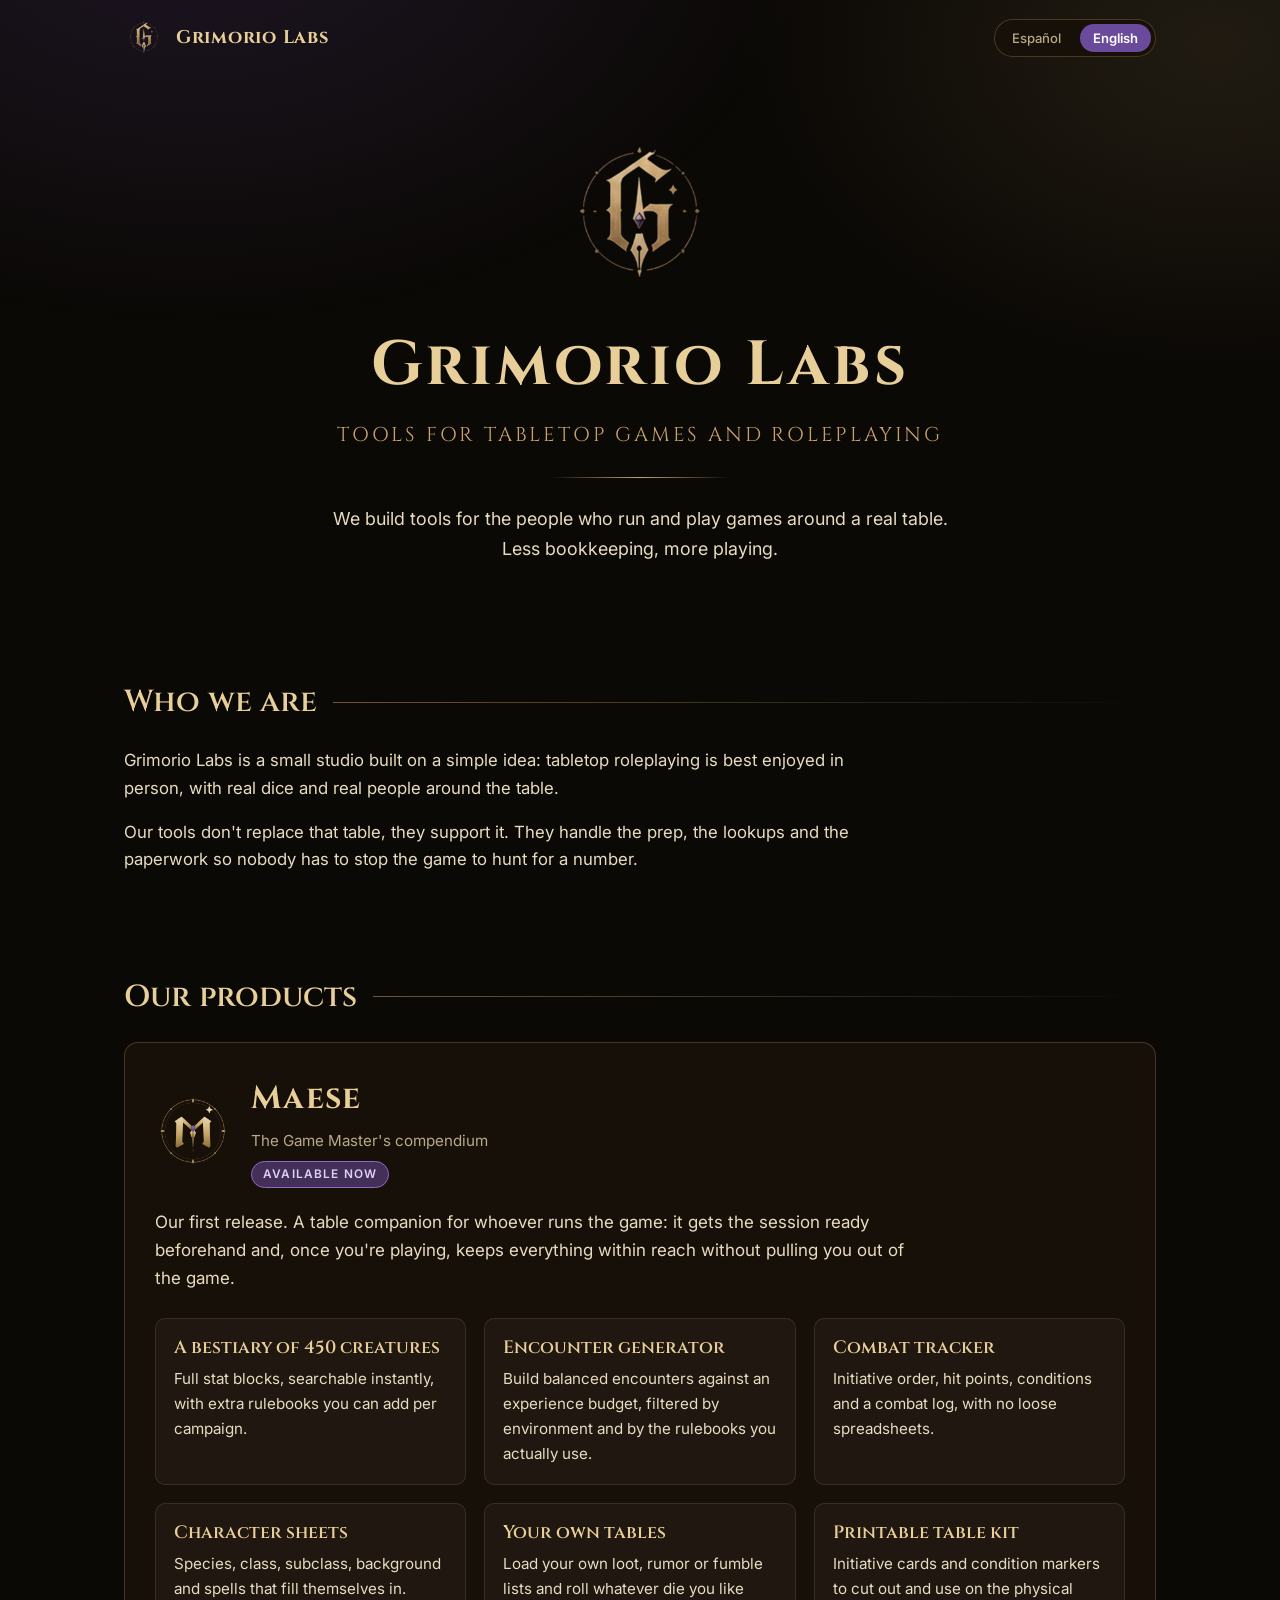
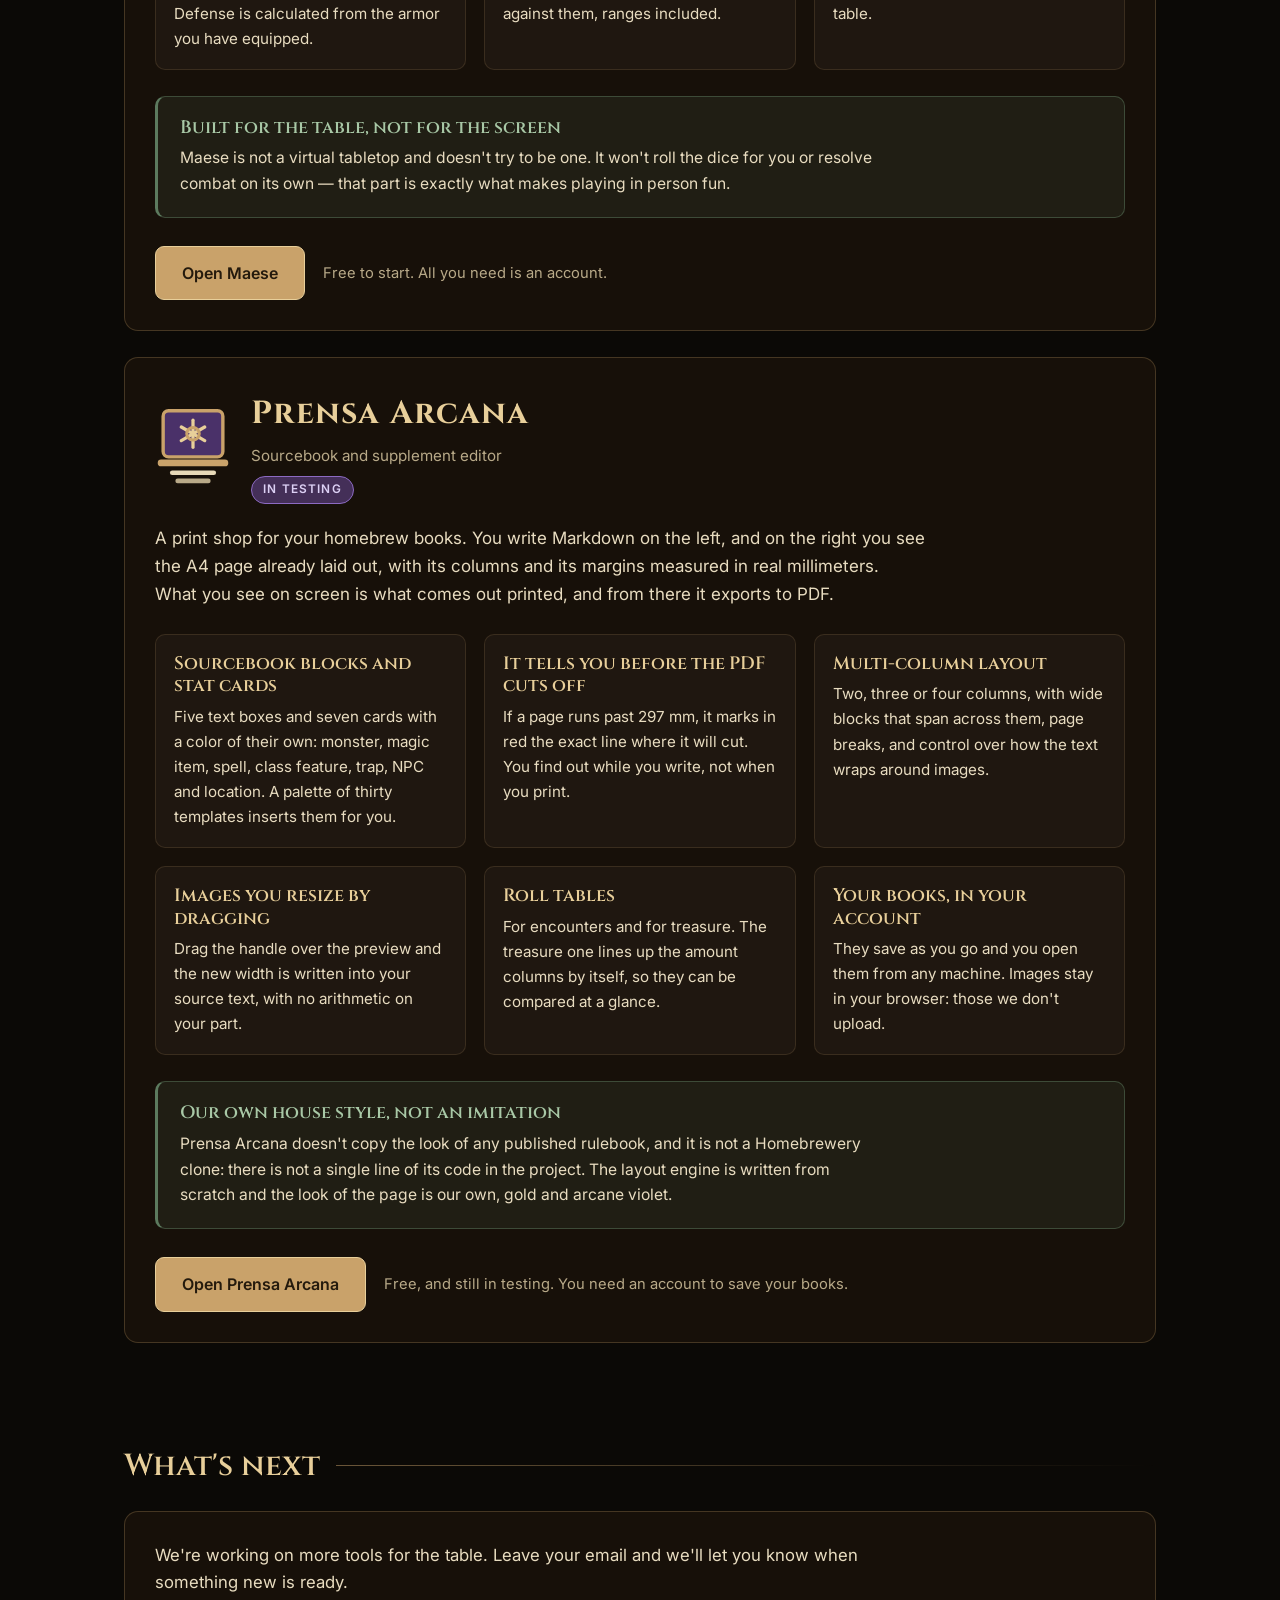
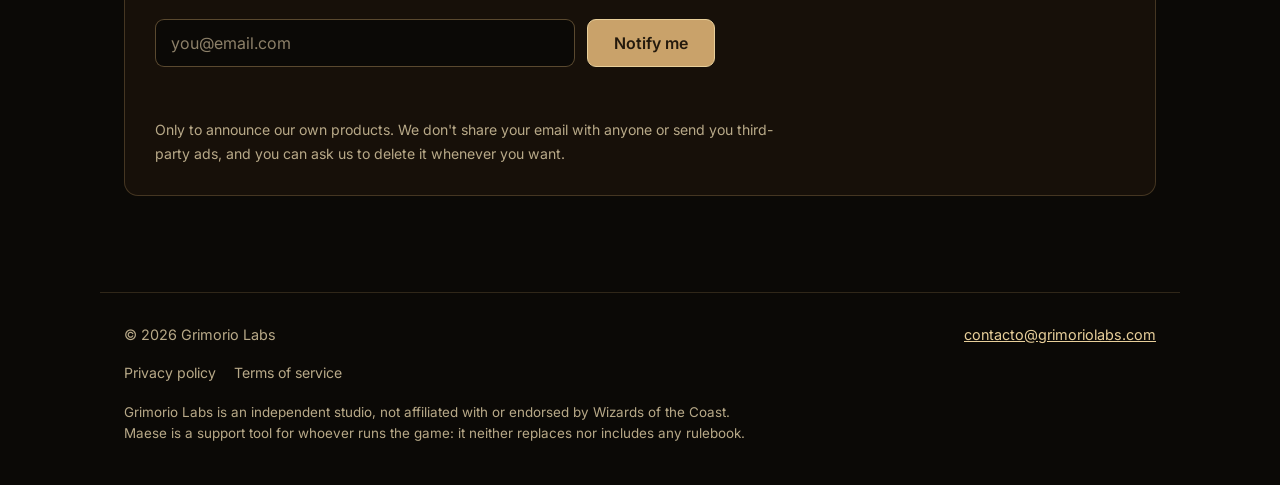
==== commit 2b9d41f6: "Sumar Prensa Arcana como segundo producto de la landing Segunda tarjeta en #productos, calcada de la" ====
--- a/index.html
+++ b/index.html
@@ -4,7 +4,7 @@
 <meta charset="UTF-8">
 <meta name="viewport" content="width=device-width, initial-scale=1.0">
 <title>Grimorio Labs — Soluciones para juegos de mesa y rol</title>
-<meta name="description" content="Grimorio Labs construye herramientas para quienes dirigen y juegan juegos de rol en una mesa real. Maese, nuestro compendio para el director de juego, ya está disponible.">
+<meta name="description" content="Grimorio Labs construye herramientas para quienes dirigen y juegan juegos de rol en una mesa real. Maese, nuestro compendio para el director de juego, y Prensa Arcana, nuestro editor de manuales.">
 
 <link rel="icon" type="image/png" sizes="32x32" href="assets/favicon-32.png">
 <link rel="icon" type="image/png" sizes="16x16" href="assets/favicon-16.png">
@@ -104,6 +104,56 @@
       <div class="acciones">
         <a class="boton boton-principal" href="https://maese.grimoriolabs.com" data-i18n>Entrar a Maese</a>
         <span class="acciones-nota" data-i18n>Gratis para empezar. Solo necesitas una cuenta.</span>
+      </div>
+    </article>
+
+    <article class="producto">
+      <div class="producto-cabecera">
+        <img src="assets/prensa-arcana.svg" alt="Prensa Arcana" width="76" height="76">
+        <div>
+          <div class="producto-nombre">Prensa Arcana</div>
+          <div class="producto-subtitulo" data-i18n>Editor de manuales y suplementos</div>
+          <span class="producto-insignia" data-i18n>En pruebas</span>
+        </div>
+      </div>
+
+      <p class="producto-desc" data-i18n>Un taller de imprenta para tus manuales caseros. Escribes en Markdown a la izquierda y a la derecha ves la hoja A4 ya maquetada, con sus columnas y sus márgenes medidos en milímetros de verdad. Lo que ves en pantalla es lo que sale impreso, y de ahí se exporta a PDF.</p>
+
+      <div class="rejilla">
+        <div class="rasgo">
+          <h3 data-i18n>Bloques y fichas de manual</h3>
+          <p data-i18n>Cinco cajas de texto y siete fichas con su color propio: monstruo, objeto mágico, conjuro, rasgo de clase, trampa, PNJ y lugar. Una paleta con treinta plantillas las inserta por ti.</p>
+        </div>
+        <div class="rasgo">
+          <h3 data-i18n>Te avisa antes de que el PDF corte</h3>
+          <p data-i18n>Si una hoja se pasa de los 297 mm, marca en rojo la línea exacta por donde va a cortar. Te enteras mientras escribes, no al imprimir.</p>
+        </div>
+        <div class="rasgo">
+          <h3 data-i18n>Maquetado a varias columnas</h3>
+          <p data-i18n>Dos, tres o cuatro columnas, con bloques anchos que las cruzan, saltos de página y control de cómo rodea el texto a las imágenes.</p>
+        </div>
+        <div class="rasgo">
+          <h3 data-i18n>Imágenes que se ajustan arrastrando</h3>
+          <p data-i18n>Mueve el tirador sobre la vista previa y el ancho nuevo queda escrito en tu texto fuente, sin que tengas que calcularlo.</p>
+        </div>
+        <div class="rasgo">
+          <h3 data-i18n>Tablas de tirada</h3>
+          <p data-i18n>Para encuentros y para tesoro. La de tesoro alinea sola las columnas de montos, así se comparan de un vistazo.</p>
+        </div>
+        <div class="rasgo">
+          <h3 data-i18n>Tus manuales, en tu cuenta</h3>
+          <p data-i18n>Se guardan al vuelo y los abres desde cualquier máquina. Las imágenes se quedan en tu navegador: esas no las subimos.</p>
+        </div>
+      </div>
+
+      <div class="principio">
+        <h3 data-i18n>Línea editorial propia, no una imitación</h3>
+        <p data-i18n>Prensa Arcana no copia el aspecto de ningún manual publicado ni es un clon de Homebrewery: no hay una sola línea de su código en el proyecto. El motor de maquetado está escrito desde cero y el estilo de la página es el nuestro, oro y violeta arcano.</p>
+      </div>
+
+      <div class="acciones">
+        <a class="boton boton-principal" href="https://prensaarcana.grimoriolabs.com" data-i18n>Abrir Prensa Arcana</a>
+        <span class="acciones-nota" data-i18n>Gratis, y todavía en pruebas. Necesitas una cuenta para guardar tus manuales.</span>
       </div>
     </article>
   </section>
--- a/css/estilos.css
+++ b/css/estilos.css
@@ -126,6 +126,9 @@
   border-radius:14px;
   padding:30px;
 }
+/* Segunda tarjeta en adelante: sin esto las dos cajas quedan pegadas,
+   porque `.producto` no trae margen propio. */
+.producto + .producto{margin-top:26px}
 .producto-cabecera{display:flex;align-items:center;gap:20px;flex-wrap:wrap;margin-bottom:20px}
 .producto-cabecera img{width:76px;height:76px;display:block;flex:none}
 .producto-nombre{font-family:var(--fuente-display);font-size:2rem;font-weight:700;color:var(--oro-claro);letter-spacing:.04em}
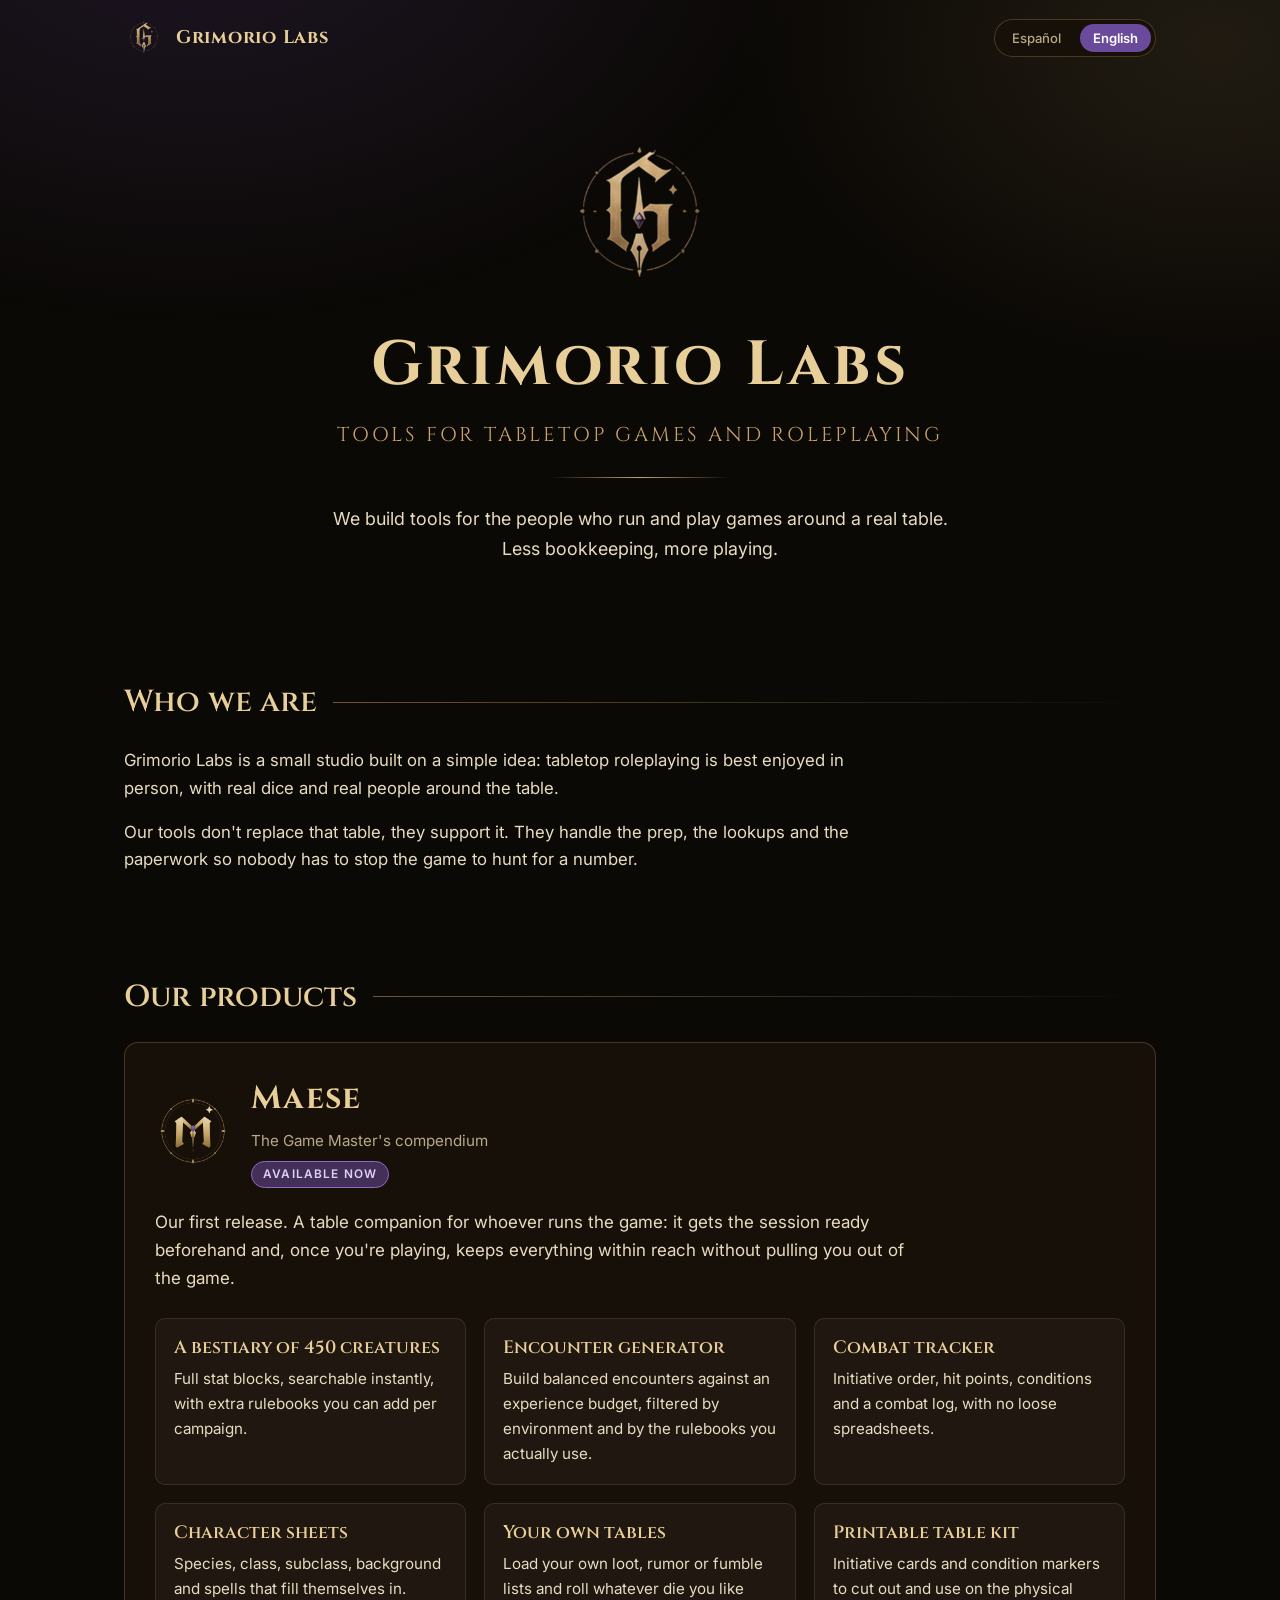
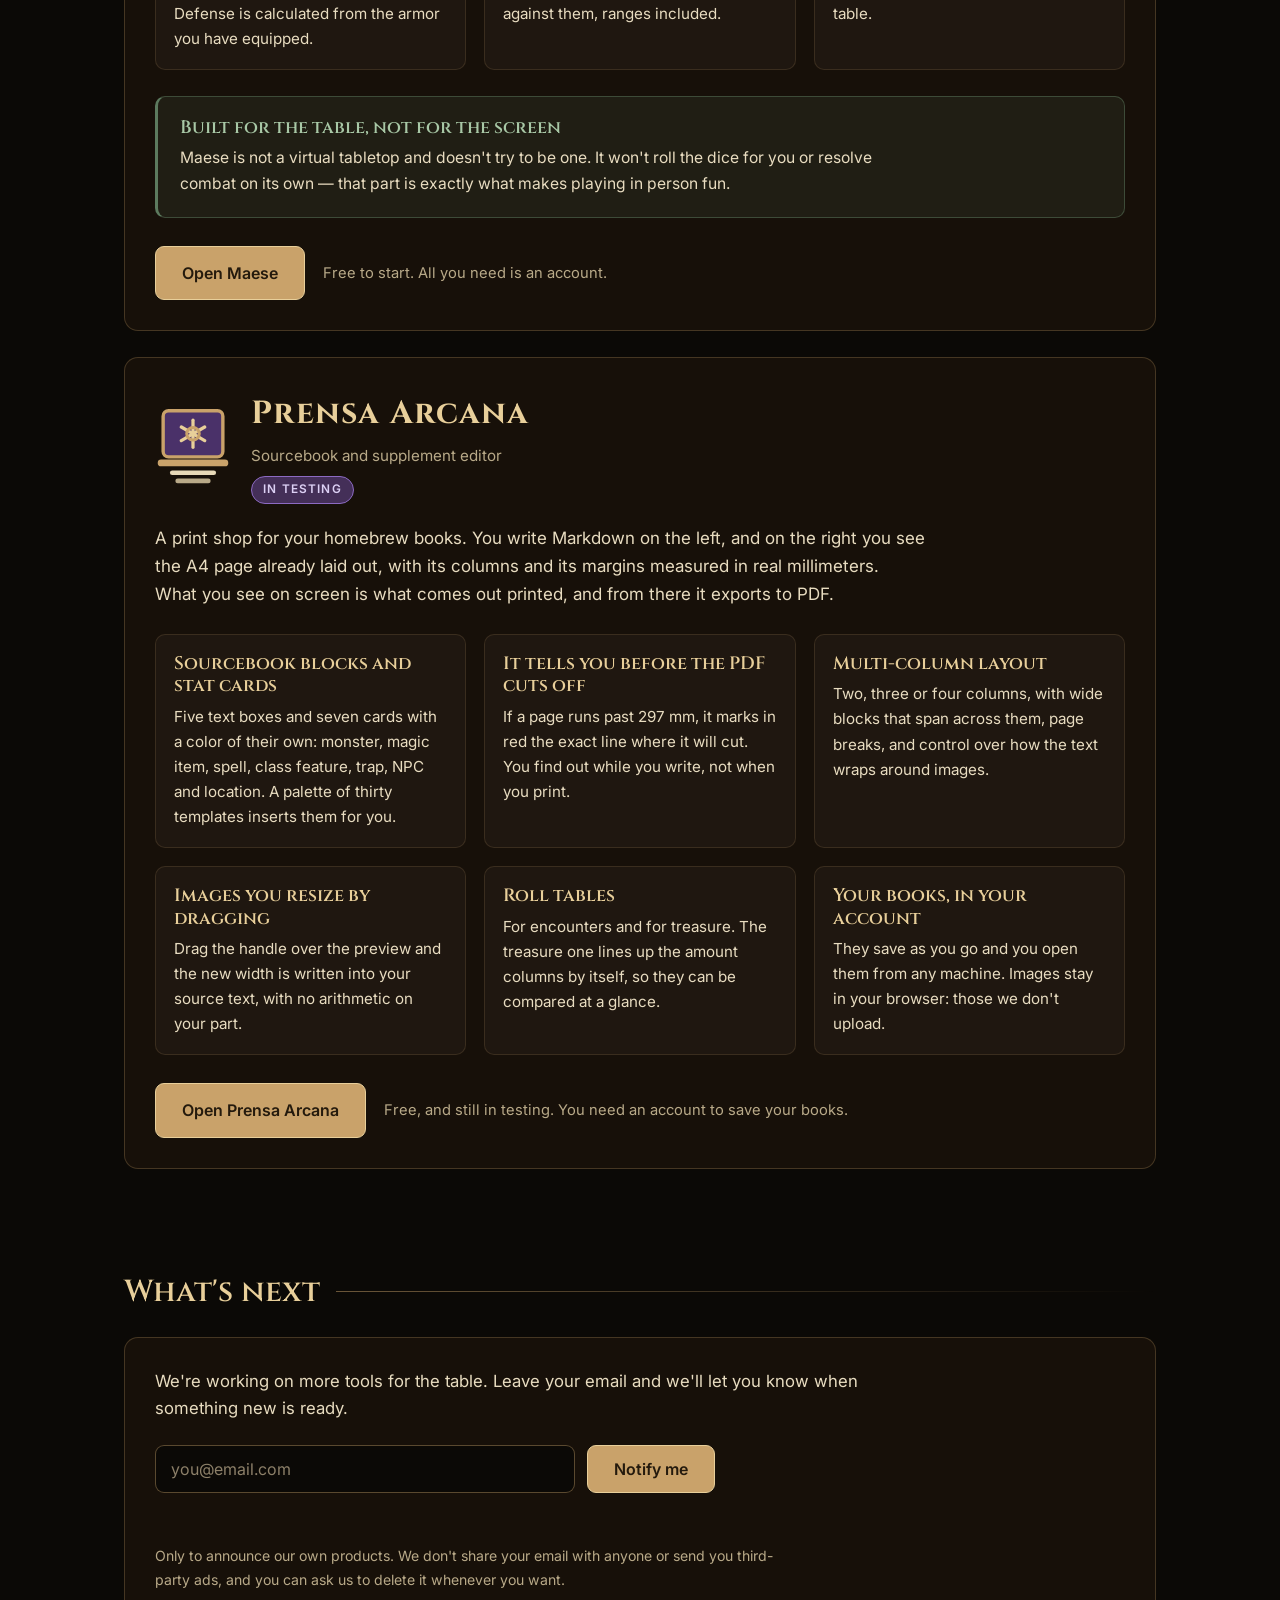
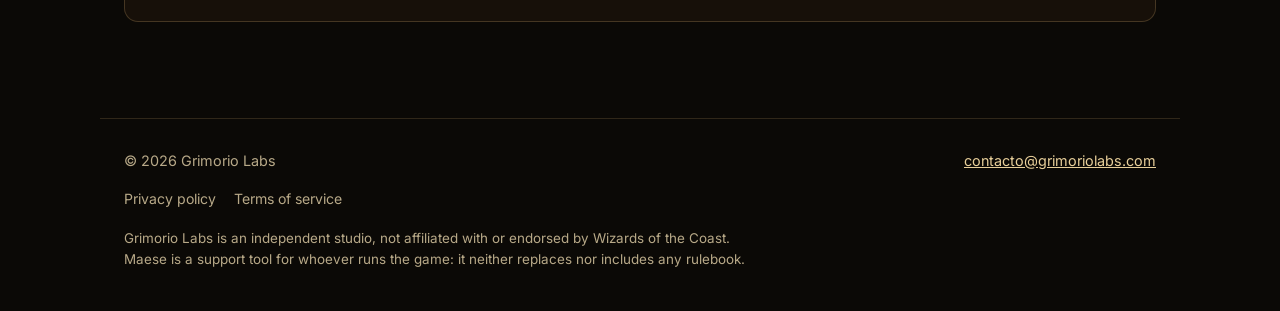
==== commit 7f4b66db: "Sacar el bloque de principio de la tarjeta de Prensa Arcana Nombraba a Homebrewery para aclarar que " ====
--- a/index.html
+++ b/index.html
@@ -144,11 +144,6 @@
           <h3 data-i18n>Tus manuales, en tu cuenta</h3>
           <p data-i18n>Se guardan al vuelo y los abres desde cualquier máquina. Las imágenes se quedan en tu navegador: esas no las subimos.</p>
         </div>
-      </div>
-
-      <div class="principio">
-        <h3 data-i18n>Línea editorial propia, no una imitación</h3>
-        <p data-i18n>Prensa Arcana no copia el aspecto de ningún manual publicado ni es un clon de Homebrewery: no hay una sola línea de su código en el proyecto. El motor de maquetado está escrito desde cero y el estilo de la página es el nuestro, oro y violeta arcano.</p>
       </div>
 
       <div class="acciones">
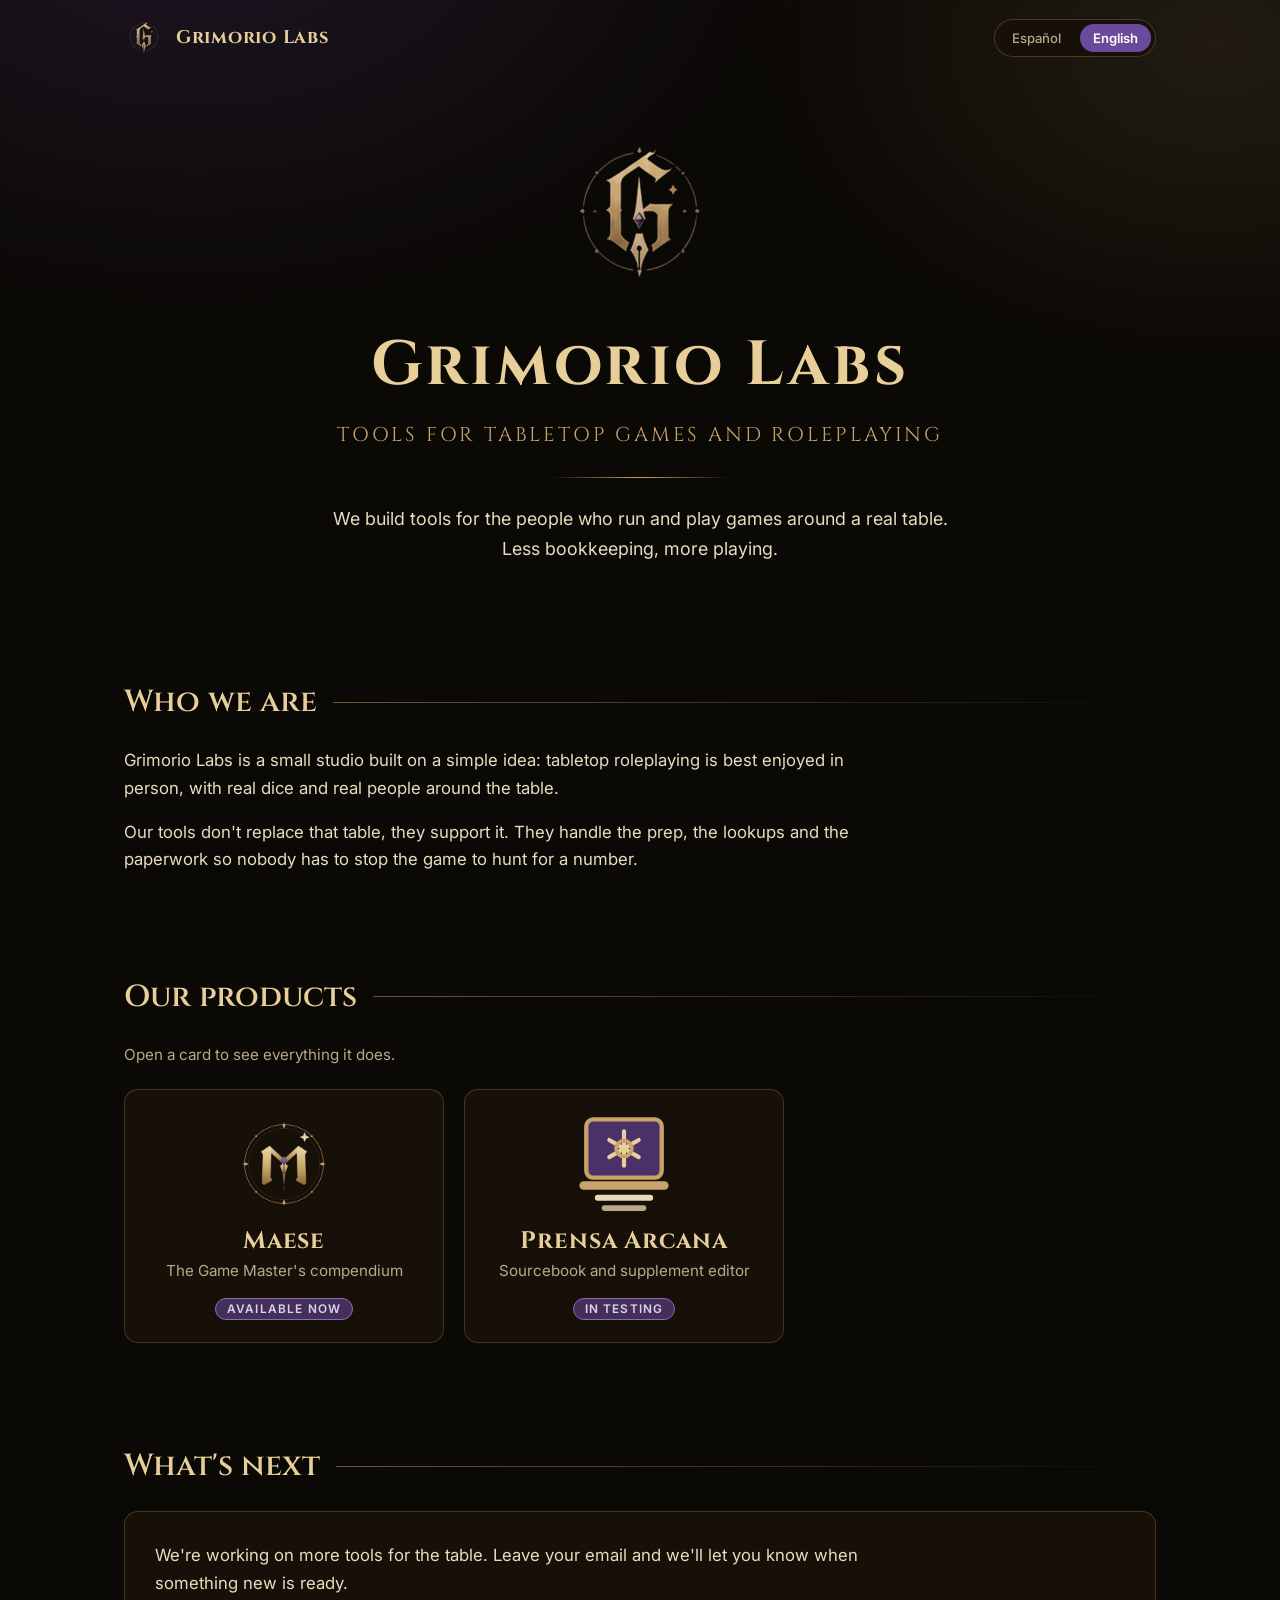
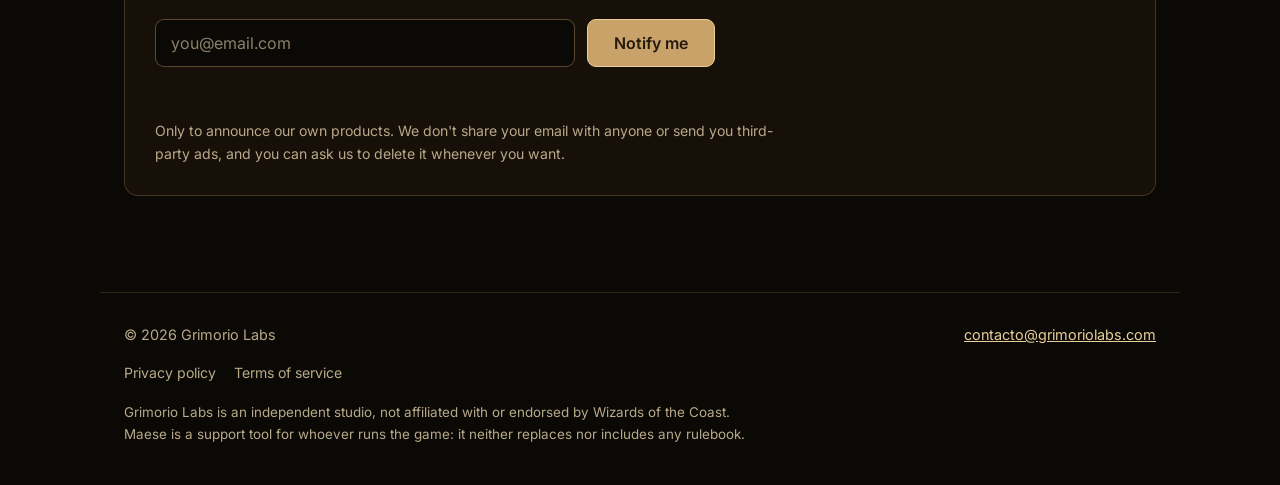
==== commit 9a386f71: "Los productos pasan a fichas que abren un modal Cada producto era una tarjeta larga desplegada en la" ====
--- a/index.html
+++ b/index.html
@@ -56,101 +56,142 @@
 
   <section class="contenedor seccion" id="productos">
     <div class="seccion-titulo"><h2 data-i18n>Nuestros productos</h2></div>
-
-    <article class="producto">
-      <div class="producto-cabecera">
-        <img src="assets/maese-icon-512.png" alt="Maese" width="76" height="76">
-        <div>
-          <div class="producto-nombre">Maese</div>
-          <div class="producto-subtitulo" data-i18n>Compendio del Director de Juego</div>
-          <span class="producto-insignia" data-i18n>Disponible</span>
-        </div>
+    <p class="fichas-nota" data-i18n>Abre una ficha para ver todo lo que hace.</p>
+
+    <div class="fichas">
+      <!-- `aria-labelledby` en vez de un `aria-label` escrito a mano: el nombre
+           accesible sale del texto que ya está en la ficha, así que se traduce
+           solo y no hay una tercera copia de la misma frase que mantener. -->
+      <button class="ficha" type="button" aria-haspopup="dialog"
+              aria-labelledby="ficha-maese-nombre ficha-maese-sub" data-abre="modal-maese">
+        <img src="assets/maese-icon-512.png" alt="" width="96" height="96">
+        <span class="ficha-nombre" id="ficha-maese-nombre">Maese</span>
+        <span class="ficha-subtitulo" id="ficha-maese-sub" data-i18n>Compendio del Director de Juego</span>
+        <span class="producto-insignia" data-i18n>Disponible</span>
+      </button>
+
+      <!-- `aria-labelledby` en vez de un `aria-label` escrito a mano: el nombre
+           accesible sale del texto que ya está en la ficha, así que se traduce
+           solo y no hay una tercera copia de la misma frase que mantener. -->
+      <button class="ficha" type="button" aria-haspopup="dialog"
+              aria-labelledby="ficha-prensa-arcana-nombre ficha-prensa-arcana-sub" data-abre="modal-prensa-arcana">
+        <img src="assets/prensa-arcana.svg" alt="" width="96" height="96">
+        <span class="ficha-nombre" id="ficha-prensa-arcana-nombre">Prensa Arcana</span>
+        <span class="ficha-subtitulo" id="ficha-prensa-arcana-sub" data-i18n>Editor de manuales y suplementos</span>
+        <span class="producto-insignia" data-i18n>En pruebas</span>
+      </button>
+    </div>
+
+    <!-- Cada producto tiene su propio <dialog> escrito acá, en vez de un
+         modal único al que se le inyecta contenido: así el texto vive en el
+         DOM como el resto de la página y el selector de idioma lo traduce
+         sin tener que saber que los modales existen. -->
+    <dialog class="modal" id="modal-maese" aria-labelledby="nombre-maese">
+      <button class="modal-cerrar" type="button" data-cierra
+              data-i18n-aria-label="Cerrar" aria-label="Cerrar">&times;</button>
+      <div class="modal-caja">
+
+        <div class="producto-cabecera">
+          <img src="assets/maese-icon-512.png" alt="" width="76" height="76">
+          <div>
+            <div class="producto-nombre" id="nombre-maese">Maese</div>
+            <div class="producto-subtitulo" data-i18n>Compendio del Director de Juego</div>
+            <span class="producto-insignia" data-i18n>Disponible</span>
+          </div>
+        </div>
+
+        <p class="producto-desc" data-i18n>El primero de la casa. Un compañero de mesa para quien dirige: prepara la sesión antes de que empiece y, durante la partida, deja todo a mano sin sacarte del juego.</p>
+
+        <div class="rejilla">
+          <div class="rasgo">
+            <h3 data-i18n>Bestiario de 450 criaturas</h3>
+            <p data-i18n>Fichas completas y buscables al instante, con más manuales que se suman por campaña.</p>
+          </div>
+          <div class="rasgo">
+            <h3 data-i18n>Generador de encuentros</h3>
+            <p data-i18n>Arma encuentros equilibrados por presupuesto de experiencia, filtrados por entorno y por los manuales que uses.</p>
+          </div>
+          <div class="rasgo">
+            <h3 data-i18n>Seguimiento de combate</h3>
+            <p data-i18n>Orden de iniciativa, puntos de golpe, condiciones y bitácora del combate, sin planillas sueltas.</p>
+          </div>
+          <div class="rasgo">
+            <h3 data-i18n>Hojas de personaje</h3>
+            <p data-i18n>Especie, clase, subclase, trasfondo y conjuros que se autocompletan. La defensa se calcula sola según la armadura equipada.</p>
+          </div>
+          <div class="rasgo">
+            <h3 data-i18n>Tus propias tablas</h3>
+            <p data-i18n>Carga tus listas de botín, rumores o pifias y tira sobre ellas el dado que quieras, con sus rangos.</p>
+          </div>
+          <div class="rasgo">
+            <h3 data-i18n>Kit de mesa imprimible</h3>
+            <p data-i18n>Tarjetas de iniciativa y marcadores de condición para cortar y usar sobre la mesa física.</p>
+          </div>
+        </div>
+
+        <div class="principio">
+          <h3 data-i18n>Pensado para la mesa, no para la pantalla</h3>
+          <p data-i18n>Maese no es una mesa virtual y no intenta serlo. No tira los dados por ti ni resuelve el combate solo: justamente eso es lo que hace divertido jugar en persona.</p>
+        </div>
+
+        <div class="acciones">
+          <a class="boton boton-principal" href="https://maese.grimoriolabs.com" data-i18n>Entrar a Maese</a>
+          <span class="acciones-nota" data-i18n>Gratis para empezar. Solo necesitas una cuenta.</span>
+        </div>
+
       </div>
-
-      <p class="producto-desc" data-i18n>El primero de la casa. Un compañero de mesa para quien dirige: prepara la sesión antes de que empiece y, durante la partida, deja todo a mano sin sacarte del juego.</p>
-
-      <div class="rejilla">
-        <div class="rasgo">
-          <h3 data-i18n>Bestiario de 450 criaturas</h3>
-          <p data-i18n>Fichas completas y buscables al instante, con más manuales que se suman por campaña.</p>
-        </div>
-        <div class="rasgo">
-          <h3 data-i18n>Generador de encuentros</h3>
-          <p data-i18n>Arma encuentros equilibrados por presupuesto de experiencia, filtrados por entorno y por los manuales que uses.</p>
-        </div>
-        <div class="rasgo">
-          <h3 data-i18n>Seguimiento de combate</h3>
-          <p data-i18n>Orden de iniciativa, puntos de golpe, condiciones y bitácora del combate, sin planillas sueltas.</p>
-        </div>
-        <div class="rasgo">
-          <h3 data-i18n>Hojas de personaje</h3>
-          <p data-i18n>Especie, clase, subclase, trasfondo y conjuros que se autocompletan. La defensa se calcula sola según la armadura equipada.</p>
-        </div>
-        <div class="rasgo">
-          <h3 data-i18n>Tus propias tablas</h3>
-          <p data-i18n>Carga tus listas de botín, rumores o pifias y tira sobre ellas el dado que quieras, con sus rangos.</p>
-        </div>
-        <div class="rasgo">
-          <h3 data-i18n>Kit de mesa imprimible</h3>
-          <p data-i18n>Tarjetas de iniciativa y marcadores de condición para cortar y usar sobre la mesa física.</p>
-        </div>
+    </dialog>
+
+    <dialog class="modal" id="modal-prensa-arcana" aria-labelledby="nombre-prensa-arcana">
+      <button class="modal-cerrar" type="button" data-cierra
+              data-i18n-aria-label="Cerrar" aria-label="Cerrar">&times;</button>
+      <div class="modal-caja">
+
+        <div class="producto-cabecera">
+          <img src="assets/prensa-arcana.svg" alt="" width="76" height="76">
+          <div>
+            <div class="producto-nombre" id="nombre-prensa-arcana">Prensa Arcana</div>
+            <div class="producto-subtitulo" data-i18n>Editor de manuales y suplementos</div>
+            <span class="producto-insignia" data-i18n>En pruebas</span>
+          </div>
+        </div>
+
+        <p class="producto-desc" data-i18n>Un taller de imprenta para tus manuales caseros. Escribes en Markdown a la izquierda y a la derecha ves la hoja A4 ya maquetada, con sus columnas y sus márgenes medidos en milímetros de verdad. Lo que ves en pantalla es lo que sale impreso, y de ahí se exporta a PDF.</p>
+
+        <div class="rejilla">
+          <div class="rasgo">
+            <h3 data-i18n>Bloques y fichas de manual</h3>
+            <p data-i18n>Cinco cajas de texto y siete fichas con su color propio: monstruo, objeto mágico, conjuro, rasgo de clase, trampa, PNJ y lugar. Una paleta con treinta plantillas las inserta por ti.</p>
+          </div>
+          <div class="rasgo">
+            <h3 data-i18n>Te avisa antes de que el PDF corte</h3>
+            <p data-i18n>Si una hoja se pasa de los 297 mm, marca en rojo la línea exacta por donde va a cortar. Te enteras mientras escribes, no al imprimir.</p>
+          </div>
+          <div class="rasgo">
+            <h3 data-i18n>Maquetado a varias columnas</h3>
+            <p data-i18n>Dos, tres o cuatro columnas, con bloques anchos que las cruzan, saltos de página y control de cómo rodea el texto a las imágenes.</p>
+          </div>
+          <div class="rasgo">
+            <h3 data-i18n>Imágenes que se ajustan arrastrando</h3>
+            <p data-i18n>Mueve el tirador sobre la vista previa y el ancho nuevo queda escrito en tu texto fuente, sin que tengas que calcularlo.</p>
+          </div>
+          <div class="rasgo">
+            <h3 data-i18n>Tablas de tirada</h3>
+            <p data-i18n>Para encuentros y para tesoro. La de tesoro alinea sola las columnas de montos, así se comparan de un vistazo.</p>
+          </div>
+          <div class="rasgo">
+            <h3 data-i18n>Tus manuales, en tu cuenta</h3>
+            <p data-i18n>Se guardan al vuelo y los abres desde cualquier máquina. Las imágenes se quedan en tu navegador: esas no las subimos.</p>
+          </div>
+        </div>
+
+        <div class="acciones">
+          <a class="boton boton-principal" href="https://prensaarcana.grimoriolabs.com" data-i18n>Abrir Prensa Arcana</a>
+          <span class="acciones-nota" data-i18n>Gratis, y todavía en pruebas. Necesitas una cuenta para guardar tus manuales.</span>
+        </div>
+
       </div>
-
-      <div class="principio">
-        <h3 data-i18n>Pensado para la mesa, no para la pantalla</h3>
-        <p data-i18n>Maese no es una mesa virtual y no intenta serlo. No tira los dados por ti ni resuelve el combate solo: justamente eso es lo que hace divertido jugar en persona.</p>
-      </div>
-
-      <div class="acciones">
-        <a class="boton boton-principal" href="https://maese.grimoriolabs.com" data-i18n>Entrar a Maese</a>
-        <span class="acciones-nota" data-i18n>Gratis para empezar. Solo necesitas una cuenta.</span>
-      </div>
-    </article>
-
-    <article class="producto">
-      <div class="producto-cabecera">
-        <img src="assets/prensa-arcana.svg" alt="Prensa Arcana" width="76" height="76">
-        <div>
-          <div class="producto-nombre">Prensa Arcana</div>
-          <div class="producto-subtitulo" data-i18n>Editor de manuales y suplementos</div>
-          <span class="producto-insignia" data-i18n>En pruebas</span>
-        </div>
-      </div>
-
-      <p class="producto-desc" data-i18n>Un taller de imprenta para tus manuales caseros. Escribes en Markdown a la izquierda y a la derecha ves la hoja A4 ya maquetada, con sus columnas y sus márgenes medidos en milímetros de verdad. Lo que ves en pantalla es lo que sale impreso, y de ahí se exporta a PDF.</p>
-
-      <div class="rejilla">
-        <div class="rasgo">
-          <h3 data-i18n>Bloques y fichas de manual</h3>
-          <p data-i18n>Cinco cajas de texto y siete fichas con su color propio: monstruo, objeto mágico, conjuro, rasgo de clase, trampa, PNJ y lugar. Una paleta con treinta plantillas las inserta por ti.</p>
-        </div>
-        <div class="rasgo">
-          <h3 data-i18n>Te avisa antes de que el PDF corte</h3>
-          <p data-i18n>Si una hoja se pasa de los 297 mm, marca en rojo la línea exacta por donde va a cortar. Te enteras mientras escribes, no al imprimir.</p>
-        </div>
-        <div class="rasgo">
-          <h3 data-i18n>Maquetado a varias columnas</h3>
-          <p data-i18n>Dos, tres o cuatro columnas, con bloques anchos que las cruzan, saltos de página y control de cómo rodea el texto a las imágenes.</p>
-        </div>
-        <div class="rasgo">
-          <h3 data-i18n>Imágenes que se ajustan arrastrando</h3>
-          <p data-i18n>Mueve el tirador sobre la vista previa y el ancho nuevo queda escrito en tu texto fuente, sin que tengas que calcularlo.</p>
-        </div>
-        <div class="rasgo">
-          <h3 data-i18n>Tablas de tirada</h3>
-          <p data-i18n>Para encuentros y para tesoro. La de tesoro alinea sola las columnas de montos, así se comparan de un vistazo.</p>
-        </div>
-        <div class="rasgo">
-          <h3 data-i18n>Tus manuales, en tu cuenta</h3>
-          <p data-i18n>Se guardan al vuelo y los abres desde cualquier máquina. Las imágenes se quedan en tu navegador: esas no las subimos.</p>
-        </div>
-      </div>
-
-      <div class="acciones">
-        <a class="boton boton-principal" href="https://prensaarcana.grimoriolabs.com" data-i18n>Abrir Prensa Arcana</a>
-        <span class="acciones-nota" data-i18n>Gratis, y todavía en pruebas. Necesitas una cuenta para guardar tus manuales.</span>
-      </div>
-    </article>
+    </dialog>
   </section>
 
   <section class="contenedor seccion" id="novedades">
--- a/css/estilos.css
+++ b/css/estilos.css
@@ -119,16 +119,89 @@
 .prosa p{margin:0 0 16px}
 .prosa p:last-child{margin-bottom:0}
 
-/* ------------------------------------------------------------- producto */
-.producto{
+/* ------------------------------------------------------------- productos
+   Los productos se muestran como fichas que abren un modal con el detalle.
+   Antes cada uno era una tarjeta larga y desplegada: con dos productos ya
+   había que bajar mucho para llegar al segundo, y con un tercero la sección
+   se volvía impracticable. */
+.fichas-nota{margin:0 0 22px;font-size:.95rem;color:var(--texto-tenue)}
+
+.fichas{display:flex;flex-wrap:wrap;gap:20px}
+.ficha{
+  /* El `max-width` no es decorativo: sin él, con dos productos cada ficha
+     se estira a media pantalla y deja de leerse como botón. */
+  flex:1 1 240px;max-width:320px;
+  display:flex;flex-direction:column;align-items:center;gap:4px;
+  text-align:center;cursor:pointer;
+  font-family:var(--fuente-ui);color:var(--texto-claro);
   background:var(--cuero);
   border:1px solid rgba(201,162,106,.26);
   border-radius:14px;
-  padding:30px;
-}
-/* Segunda tarjeta en adelante: sin esto las dos cajas quedan pegadas,
-   porque `.producto` no trae margen propio. */
-.producto + .producto{margin-top:26px}
+  padding:26px 20px 22px;
+}
+.ficha img{width:96px;height:96px;display:block;margin-bottom:10px}
+.ficha-nombre{
+  font-family:var(--fuente-display);font-size:1.5rem;font-weight:700;
+  color:var(--oro-claro);letter-spacing:.04em;line-height:1.25;
+}
+.ficha-subtitulo{font-size:.95rem;color:var(--texto-tenue);line-height:1.45}
+.ficha .producto-insignia{margin-top:12px}
+.ficha:hover{border-color:var(--oro);background:var(--cuero-claro)}
+
+/* ---------------------------------------------------------------- modal */
+.modal{
+  width:min(780px,calc(100vw - 28px));
+  max-height:86vh;
+  padding:0;
+  background:var(--cuero);
+  color:var(--texto-claro);
+  border:1px solid rgba(201,162,106,.34);
+  border-radius:14px;
+  overflow:hidden;
+}
+/* Ojo con esta regla: el `display` va sobre `[open]`, nunca sobre `.modal`
+   a secas. Un <dialog> cerrado lo esconde la hoja del navegador con
+   `dialog:not([open]){display:none}`, que pierde contra cualquier clase
+   nuestra; con `.modal{display:flex}` los dos modales quedarían dibujados
+   en la página, uno debajo del otro. Es el mismo choque de especificidad
+   que ya apareció con el atributo `hidden` en la app. */
+/* El centrado va escrito acá y no se deja en manos de la hoja del
+   navegador. Hace falta un ancestro posicionado para el botón de cerrar, y
+   el `position:relative` que parecía la forma obvia de conseguirlo pisaba el
+   posicionamiento del <dialog>: el modal caía en el flujo normal del
+   documento, o sea que se dibujaba a la altura de la sección de productos y
+   se iba de pantalla en cuanto la página estaba scrolleada a otra parte.
+   `fixed` da las dos cosas a la vez, el ancestro y el anclaje a la ventana. */
+.modal[open]{
+  display:flex;flex-direction:column;
+  position:fixed;
+  /* `inset` y `margin` limpian lo que trae la hoja del navegador para un
+     <dialog> modal (`inset:0` + `margin:auto`). Dejarlos puestos pelea con
+     el centrado de abajo y el modal queda corrido hacia arriba. */
+  inset:auto;
+  margin:0;
+  top:50%;left:50%;
+  transform:translate(-50%,-50%);
+}
+.modal::backdrop{background:rgba(6,5,3,.74)}
+/* `min-height:0` para que el hijo flexible pueda encogerse y aparezca su
+   propia barra de scroll, en vez de desbordar el alto del modal. */
+.modal-caja{min-height:0;overflow-y:auto;padding:28px}
+/* Deja libre la esquina donde flota el botón de cerrar. */
+.modal .producto-cabecera{padding-right:44px}
+.modal-cerrar{
+  position:absolute;top:10px;right:10px;z-index:2;
+  min-width:44px;min-height:44px;
+  display:flex;align-items:center;justify-content:center;
+  font-family:var(--fuente-ui);font-size:1.6rem;line-height:1;
+  color:var(--texto-claro);background:none;border:0;border-radius:999px;
+  cursor:pointer;
+}
+.modal-cerrar:hover{color:var(--oro-claro);background:rgba(201,162,106,.14)}
+
+/* Con el modal abierto la página de atrás no debe correrse bajo la rueda. */
+.sin-scroll{overflow:hidden}
+
 .producto-cabecera{display:flex;align-items:center;gap:20px;flex-wrap:wrap;margin-bottom:20px}
 .producto-cabecera img{width:76px;height:76px;display:block;flex:none}
 .producto-nombre{font-family:var(--fuente-display);font-size:2rem;font-weight:700;color:var(--oro-claro);letter-spacing:.04em}
@@ -207,7 +280,10 @@
   body{font-size:16px}
   .hero{padding-block:32px 48px}
   .hero-logo{width:128px;height:128px}
-  .producto,.novedades{padding:22px}
+  .novedades{padding:22px}
+  .modal-caja{padding:20px}
+  .modal{max-height:92vh}
+  .ficha{max-width:none}
   .producto-nombre{font-size:1.7rem}
   h2{font-size:1.6rem}
 }
